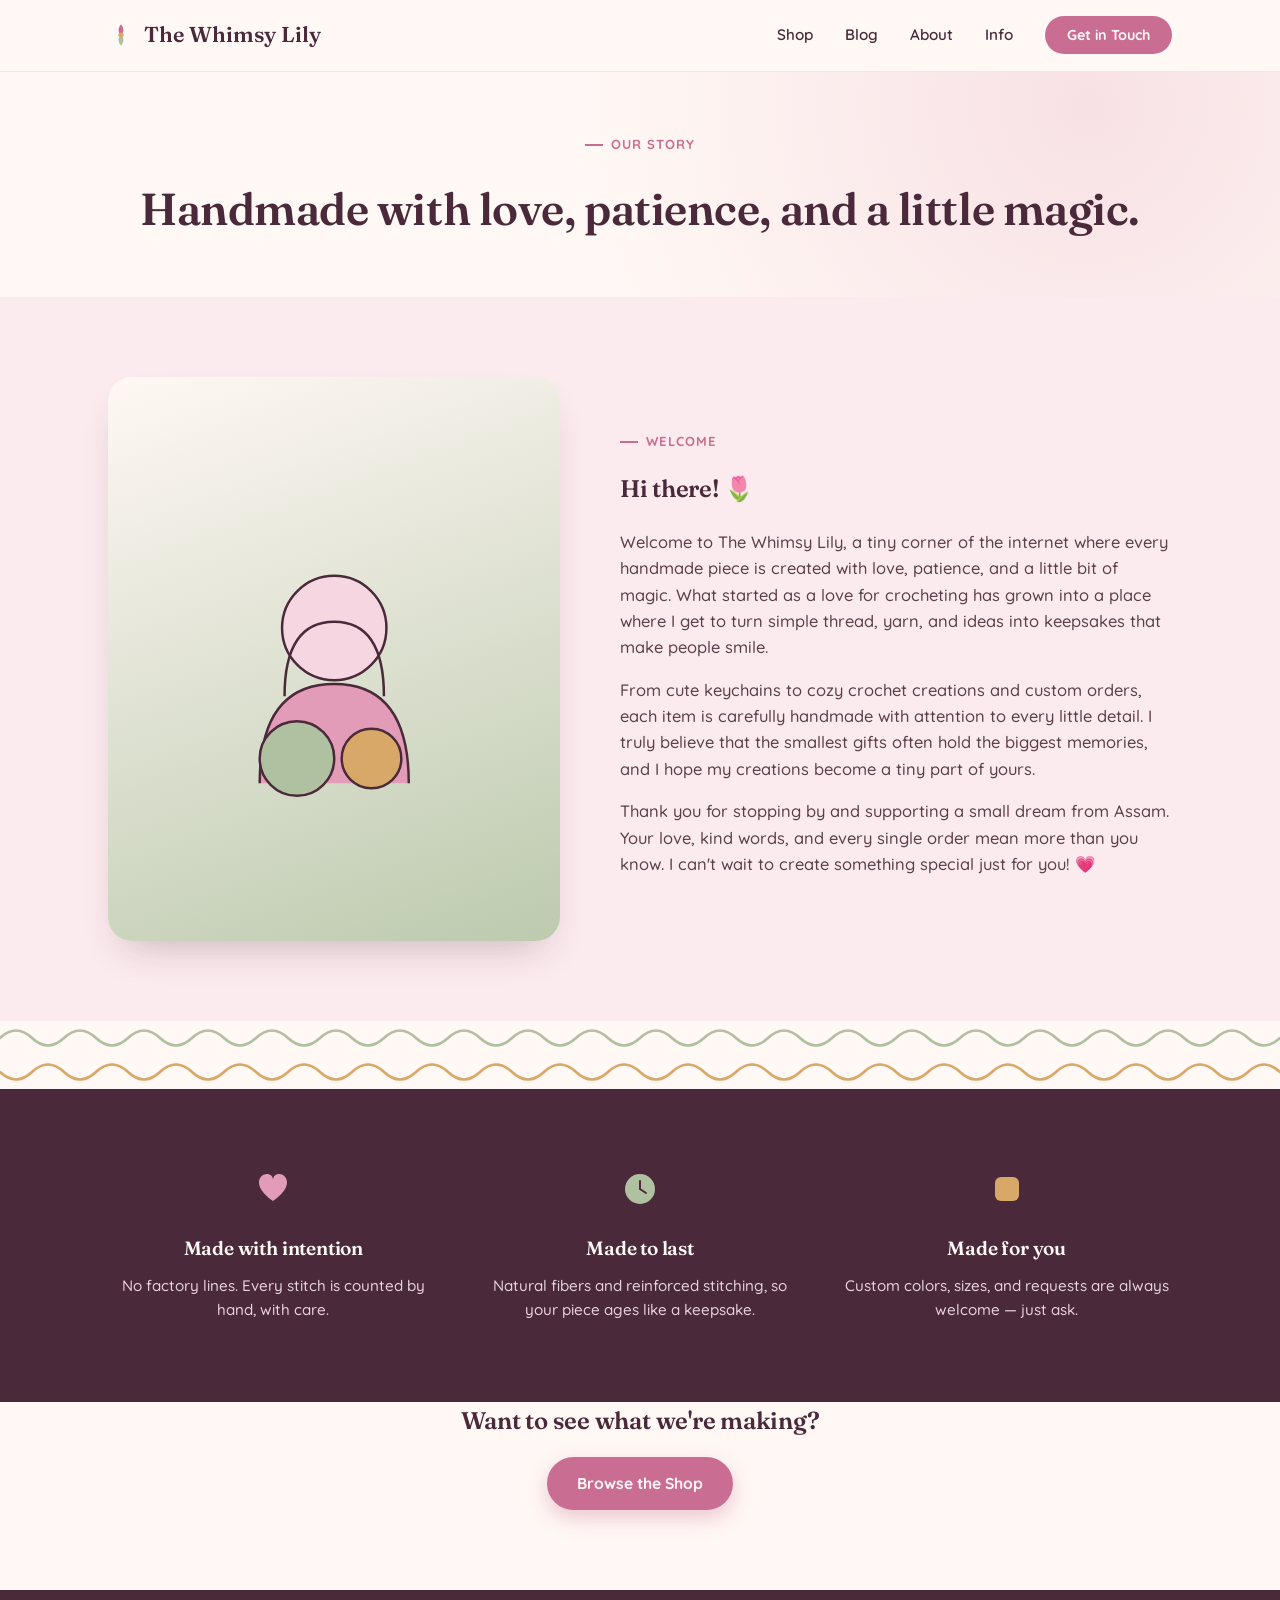
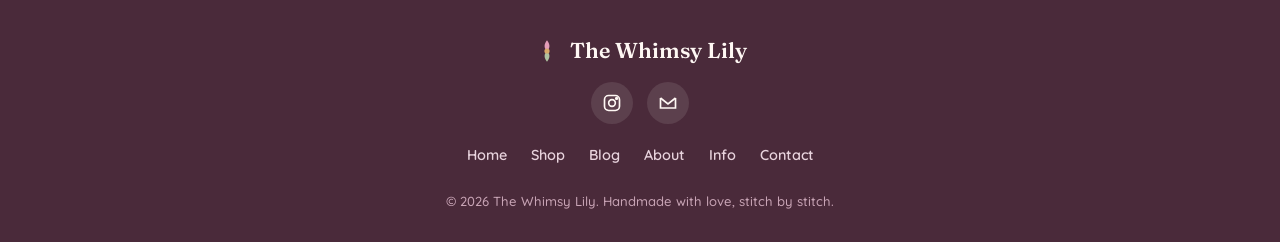
==== about.html @ b9881a89 "Add files via upload" ====
<!DOCTYPE html>
<html lang="en">
<head>
<meta charset="UTF-8">
<meta name="viewport" content="width=device-width, initial-scale=1.0">
<title>About Us — The Whimsy Lily</title>
<meta name="description" content="Meet the mother-daughter duo behind The Whimsy Lily crochet studio.">
<link rel="preconnect" href="https://fonts.googleapis.com">
<link rel="preconnect" href="https://fonts.gstatic.com" crossorigin>
<link href="https://fonts.googleapis.com/css2?family=Fraunces:opsz,wght@9..144,400;9..144,500;9..144,600;9..144,700&family=Quicksand:wght@400;500;600;700&display=swap" rel="stylesheet">
<link rel="stylesheet" href="styles.css">
</head>
<body>

<header>
  <div class="nav">
    <a href="index.html" class="logo">
      <svg class="mark" viewBox="0 0 24 24" fill="none"><path d="M12 2C9 6 9 9 12 12C15 9 15 6 12 2Z" fill="#C96E92"/><path d="M12 12C9 15 9 18 12 22C15 18 15 15 12 12Z" fill="#AFC1A0"/><circle cx="12" cy="12" r="2.4" fill="#D8A868"/></svg>
      The Whimsy Lily
    </a>
    <nav>
      <button class="menu-toggle" id="menuToggle" aria-label="Toggle menu" aria-expanded="false">☰</button>
      <ul id="navLinks">
        <li><a href="shop.html">Shop</a></li>
        <li><a href="blog.html">Blog</a></li>
        <li><a href="about.html">About</a></li>
        <li><a href="info.html">Info</a></li>
        <li><a href="contact.html" class="nav-cta">Get in Touch</a></li>
      </ul>
    </nav>
  </div>
</header>

<section class="page-hero">
  <div class="wrap">
    <span class="eyebrow" style="justify-content:center; display:inline-flex;">Our Story</span>
    <h1>Handmade with love, patience, and a little magic.</h1>
  </div>
</section>

<section class="story">
  <div class="wrap about-hero">
    <div class="photo">
      <svg viewBox="0 0 200 240" fill="none">
        <path d="M40 220 Q40 140 100 140 Q160 140 160 220" fill="#E39CB8" stroke="#4A2A3A" stroke-width="2"/>
        <circle cx="100" cy="95" r="42" fill="#F6D7E1" stroke="#4A2A3A" stroke-width="2"/>
        <path d="M60 150 Q60 90 100 90 Q140 90 140 150" fill="none" stroke="#4A2A3A" stroke-width="2"/>
        <circle cx="70" cy="200" r="30" fill="#AFC1A0" stroke="#4A2A3A" stroke-width="2"/>
        <circle cx="130" cy="200" r="24" fill="#D8A868" stroke="#4A2A3A" stroke-width="2"/>
      </svg>
    </div>
    <div class="story-text">
      <span class="eyebrow">Welcome</span>
      <h2>Hi there! 🌷</h2>
      <p>Welcome to The Whimsy Lily, a tiny corner of the internet where every handmade piece is created with love, patience, and a little bit of magic. What started as a love for crocheting has grown into a place where I get to turn simple thread, yarn, and ideas into keepsakes that make people smile.</p>
      <p>From cute keychains to cozy crochet creations and custom orders, each item is carefully handmade with attention to every little detail. I truly believe that the smallest gifts often hold the biggest memories, and I hope my creations become a tiny part of yours.</p>
      <p>Thank you for stopping by and supporting a small dream from Assam. Your love, kind words, and every single order mean more than you know. I can't wait to create something special just for you! 💗</p>
    </div>
  </div>
</section>

<div class="stitch-divider">
  <svg viewBox="0 0 1200 34" preserveAspectRatio="none">
    <path d="M0 17 Q 15 2, 30 17 T 60 17 T 90 17 T 120 17 T 150 17 T 180 17 T 210 17 T 240 17 T 270 17 T 300 17 T 330 17 T 360 17 T 390 17 T 420 17 T 450 17 T 480 17 T 510 17 T 540 17 T 570 17 T 600 17 T 630 17 T 660 17 T 690 17 T 720 17 T 750 17 T 780 17 T 810 17 T 840 17 T 870 17 T 900 17 T 930 17 T 960 17 T 990 17 T 1020 17 T 1050 17 T 1080 17 T 1110 17 T 1140 17 T 1170 17 T 1200 17" stroke="#AFC1A0" stroke-width="2.5" fill="none" stroke-linecap="round"/>
  </svg>
</div>

<div class="stitch-divider">
  <svg viewBox="0 0 1200 34" preserveAspectRatio="none">
    <path d="M0 17 Q 15 32, 30 17 T 60 17 T 90 17 T 120 17 T 150 17 T 180 17 T 210 17 T 240 17 T 270 17 T 300 17 T 330 17 T 360 17 T 390 17 T 420 17 T 450 17 T 480 17 T 510 17 T 540 17 T 570 17 T 600 17 T 630 17 T 660 17 T 690 17 T 720 17 T 750 17 T 780 17 T 810 17 T 840 17 T 870 17 T 900 17 T 930 17 T 960 17 T 990 17 T 1020 17 T 1050 17 T 1080 17 T 1110 17 T 1140 17 T 1170 17 T 1200 17" stroke="#D8A868" stroke-width="2.5" fill="none" stroke-linecap="round"/>
  </svg>
</div>

<section class="values">
  <div class="wrap">
    <div>
      <svg class="icon" viewBox="0 0 40 40" fill="none"><path d="M20 32C20 32 6 23 6 13.5C6 8 10 5 14 5C17 5 20 7 20 11C20 7 23 5 26 5C30 5 34 8 34 13.5C34 23 20 32 20 32Z" fill="#E39CB8"/></svg>
      <h3>Made with intention</h3>
      <p>No factory lines. Every stitch is counted by hand, with care.</p>
    </div>
    <div>
      <svg class="icon" viewBox="0 0 40 40" fill="none"><circle cx="20" cy="20" r="15" fill="#AFC1A0"/><path d="M20 12v8l6 4" stroke="#4A2A3A" stroke-width="2" stroke-linecap="round"/></svg>
      <h3>Made to last</h3>
      <p>Natural fibers and reinforced stitching, so your piece ages like a keepsake.</p>
    </div>
    <div>
      <svg class="icon" viewBox="0 0 40 40" fill="none"><rect x="8" y="8" width="24" height="24" rx="6" fill="#D8A868"/></svg>
      <h3>Made for you</h3>
      <p>Custom colors, sizes, and requests are always welcome — just ask.</p>
    </div>
  </div>
</section>

<section class="contact" style="background:var(--cream); padding-top:0;">
  <div class="wrap" style="text-align:center; display:block;">
    <h2 style="margin-bottom:16px;">Want to see what we're making?</h2>
    <a href="shop.html" class="btn btn-primary">Browse the Shop</a>
  </div>
</section>

<footer>
  <a href="index.html" class="logo">
    <svg class="mark" viewBox="0 0 24 24" fill="none"><path d="M12 2C9 6 9 9 12 12C15 9 15 6 12 2Z" fill="#E39CB8"/><path d="M12 12C9 15 9 18 12 22C15 18 15 15 12 12Z" fill="#AFC1A0"/><circle cx="12" cy="12" r="2.4" fill="#D8A868"/></svg>
    The Whimsy Lily
  </a>
  <div class="social-row">
    <a href="https://www.instagram.com/thewhimsylily.store?igsh=aHZtcDF5eWR3cjFm" target="_blank" rel="noopener" aria-label="Instagram"><svg viewBox="0 0 24 24" fill="none" stroke="currentColor" stroke-width="2"><rect x="3" y="3" width="18" height="18" rx="5"/><circle cx="12" cy="12" r="4"/><circle cx="17.5" cy="6.5" r="1"/></svg></a>
    <a href="mailto:hello@thewhimsylily.com" aria-label="Email"><svg viewBox="0 0 24 24" fill="none" stroke="currentColor" stroke-width="2"><path d="M3 6l9 7 9-7"/><path d="M21 6v12H3V6"/></svg></a>
  </div>
  <div class="foot-links">
    <a href="index.html">Home</a>
    <a href="shop.html">Shop</a>
    <a href="blog.html">Blog</a>
    <a href="about.html">About</a>
    <a href="info.html">Info</a>
    <a href="contact.html">Contact</a>
  </div>
  <p class="copyright">© 2026 The Whimsy Lily. Handmade with love, stitch by stitch.</p>
</footer>

<script src="script.js"></script>
</body>
</html>
---- styles.css ----
:root{
    --cream:#FFF8F4;
    --blush:#FBEAEE;
    --rose:#E39CB8;
    --rose-deep:#C96E92;
    --plum:#4A2A3A;
    --sage:#AFC1A0;
    --gold:#D8A868;
    --ink:#3D2430;
  }

  *{box-sizing:border-box;margin:0;padding:0;}

  html{scroll-behavior:smooth;}

  body{
    background:var(--cream);
    color:var(--ink);
    font-family:'Quicksand', sans-serif;
    font-weight:500;
    line-height:1.6;
    overflow-x:hidden;
  }

  h1,h2,h3,.display{
    font-family:'Fraunces', serif;
    font-weight:600;
    color:var(--plum);
    letter-spacing:-0.01em;
  }

  a{color:inherit;text-decoration:none;}

  img{max-width:100%;display:block;}

  .wrap{max-width:1120px;margin:0 auto;padding:0 28px;}

  @media (prefers-reduced-motion: reduce){
    *{animation-duration:0.001ms !important; animation-iteration-count:1 !important; transition-duration:0.001ms !important; scroll-behavior:auto !important;}
  }

  /* ---------- Stitch divider (signature element) ---------- */
  .stitch-divider{
    width:100%;
    height:34px;
    display:block;
  }
  .stitch-divider svg{width:100%;height:100%;display:block;}

  /* ---------- Header ---------- */
  header{
    position:sticky; top:0; z-index:50;
    background:rgba(255,248,244,0.9);
    backdrop-filter:blur(6px);
    border-bottom:1px solid rgba(74,42,58,0.08);
  }
  .nav{
    display:flex; align-items:center; justify-content:space-between;
    padding:18px 28px;
    max-width:1120px; margin:0 auto;
  }
  .logo{
    font-family:'Fraunces', serif;
    font-size:1.35rem;
    font-weight:600;
    color:var(--plum);
    display:flex; align-items:center; gap:10px;
  }
  .logo .mark{
    width:26px;height:26px;
    display:inline-block;
  }
  nav ul{list-style:none;display:flex;gap:32px;}
  nav ul a{
    font-size:0.95rem;
    font-weight:600;
    color:var(--plum);
    position:relative;
    padding-bottom:4px;
  }
  nav ul a::after{
    content:"";
    position:absolute; left:0; bottom:0;
    width:0; height:2px;
    background:var(--rose-deep);
    transition:width .25s ease;
  }
  nav ul a:hover::after{width:100%;}
  .nav-cta{
    background:var(--rose-deep);
    color:var(--cream) !important;
    padding:10px 22px;
    border-radius:100px;
    font-weight:700;
    font-size:0.9rem;
  }
  .nav-cta:hover{background:var(--plum);}
  .menu-toggle{display:none;background:none;border:none;font-size:1.6rem;color:var(--plum);cursor:pointer;}

  @media (max-width:760px){
    nav ul{
      position:absolute; top:100%; left:0; right:0;
      flex-direction:column; background:var(--cream);
      padding:20px 28px; gap:18px;
      border-bottom:1px solid rgba(74,42,58,0.08);
      display:none;
    }
    nav ul.open{display:flex;}
    .menu-toggle{display:block;}
  }

  /* ---------- Hero ---------- */
  .hero{
    position:relative;
    padding:88px 0 60px;
    background:
      radial-gradient(circle at 85% 15%, rgba(227,156,184,0.28), transparent 45%),
      radial-gradient(circle at 8% 85%, rgba(175,193,160,0.25), transparent 40%);
  }
  .hero .wrap{
    display:grid;
    grid-template-columns:1.1fr 0.9fr;
    gap:56px;
    align-items:center;
  }
  .eyebrow{
    display:inline-flex; align-items:center; gap:8px;
    font-size:0.82rem; font-weight:700; letter-spacing:0.08em; text-transform:uppercase;
    color:var(--rose-deep);
    margin-bottom:18px;
  }
  .eyebrow::before{
    content:"";
    width:18px; height:2px;
    background:var(--rose-deep);
    display:inline-block;
  }
  .hero h1{
    font-size:clamp(2.4rem, 5vw, 3.6rem);
    line-height:1.08;
    margin-bottom:22px;
  }
  .hero h1 em{
    font-style:italic;
    color:var(--rose-deep);
  }
  .hero p.lead{
    font-size:1.12rem;
    color:#5b3f4c;
    max-width:46ch;
    margin-bottom:32px;
  }
  .btn-row{display:flex; gap:16px; flex-wrap:wrap;}
  .btn{
    display:inline-block;
    padding:14px 30px;
    border-radius:100px;
    font-weight:700;
    font-size:0.98rem;
    transition:transform .2s ease, box-shadow .2s ease, background .2s ease;
  }
  .btn-primary{
    background:var(--rose-deep);
    color:var(--cream);
    box-shadow:0 8px 20px rgba(201,110,146,0.35);
  }
  .btn-primary:hover{transform:translateY(-2px); box-shadow:0 12px 26px rgba(201,110,146,0.45);}
  .btn-ghost{
    background:transparent;
    color:var(--plum);
    border:2px solid var(--plum);
  }
  .btn-ghost:hover{background:var(--plum); color:var(--cream);}

  .hero-art{
    position:relative;
    aspect-ratio:1/1;
    border-radius:50% 50% 48% 52% / 55% 48% 52% 45%;
    background:linear-gradient(155deg, var(--blush), var(--rose) 70%);
    display:flex; align-items:center; justify-content:center;
    box-shadow:0 30px 60px -20px rgba(74,42,58,0.35);
  }
  .hero-art .flower{width:62%;height:62%;}
  .hero-art .ring{
    position:absolute; inset:-14px;
    border:2px dashed rgba(74,42,58,0.25);
    border-radius:50% 50% 48% 52% / 55% 48% 52% 45%;
    animation:spin 40s linear infinite;
  }
  @keyframes spin{to{transform:rotate(360deg);}}

  @media (max-width:900px){
    .hero .wrap{grid-template-columns:1fr; text-align:center;}
    .hero p.lead{margin-left:auto;margin-right:auto;}
    .btn-row{justify-content:center;}
    .eyebrow{justify-content:center;}
    .hero-art{max-width:340px; margin:0 auto;}
  }

  /* ---------- Section basics ---------- */
  section{padding:80px 0;}
  .section-head{max-width:640px; margin-bottom:48px;}
  .section-head .eyebrow{margin-bottom:12px;}
  .section-head h2{font-size:clamp(1.8rem,3.4vw,2.5rem);}
  .section-head p{color:#5b3f4c; margin-top:14px; font-size:1.05rem;}

  /* ---------- Story ---------- */
  .story{background:var(--blush);}
  .story .wrap{
    display:grid; grid-template-columns:0.9fr 1.1fr; gap:60px; align-items:center;
  }
  .story-photo{
    background:linear-gradient(160deg, var(--cream), var(--sage) 120%);
    border-radius:24px;
    aspect-ratio:4/5;
    display:flex; align-items:center; justify-content:center;
    box-shadow:0 20px 40px -18px rgba(74,42,58,0.3);
  }
  .story-photo svg{width:55%;}
  .story-text h2{margin-bottom:20px;}
  .story-text p{color:#5b3f4c; margin-bottom:16px; font-size:1.03rem;}
  .story-text .signature{
    font-family:'Fraunces', serif;
    font-style:italic;
    font-size:1.3rem;
    color:var(--rose-deep);
    margin-top:20px;
  }
  @media (max-width:860px){
    .story .wrap{grid-template-columns:1fr;}
  }

  /* ---------- Shop / Services ---------- */
  .shop-grid{
    display:grid;
    grid-template-columns:repeat(3, 1fr);
    gap:28px;
  }
  .shop-card{
    background:var(--cream);
    border:1px solid rgba(74,42,58,0.1);
    border-radius:20px;
    overflow:hidden;
    transition:transform .25s ease, box-shadow .25s ease;
  }
  .shop-card:hover{transform:translateY(-6px); box-shadow:0 20px 34px -18px rgba(74,42,58,0.35);}
  .shop-card .thumb{
    aspect-ratio:1/1;
    display:flex; align-items:center; justify-content:center;
  }
  .thumb.t1{background:linear-gradient(160deg,#F6D7E1,#E39CB8);}
  .thumb.t2{background:linear-gradient(160deg,#E4EBDB,#AFC1A0);}
  .thumb.t3{background:linear-gradient(160deg,#F2E4D0,#D8A868);}
  .thumb svg{width:48%;}
  .shop-card .info{padding:22px 22px 26px;}
  .shop-card h3{font-size:1.15rem; margin-bottom:8px;}
  .shop-card p{font-size:0.95rem; color:#5b3f4c; margin-bottom:14px;}
  .shop-card .price{font-weight:700; color:var(--rose-deep); font-family:'Fraunces', serif; font-size:1.1rem;}

  @media (max-width:860px){
    .shop-grid{grid-template-columns:1fr 1fr;}
  }
  @media (max-width:560px){
    .shop-grid{grid-template-columns:1fr;}
  }

  /* ---------- Buy button ---------- */
  .buy-btn{
    display:inline-block;
    width:100%;
    text-align:center;
    padding:11px 18px;
    border-radius:100px;
    background:var(--rose-deep);
    color:var(--cream);
    font-weight:700;
    font-size:0.92rem;
    border:none;
    cursor:pointer;
    margin-top:12px;
    transition:background .2s ease, transform .2s ease;
  }
  .buy-btn:hover{background:var(--plum); transform:translateY(-2px);}
  .price-row{display:flex; align-items:center; justify-content:space-between;}

  /* ---------- Testimonials ---------- */
  .testimonials{background:var(--cream);}
  .testi-grid{
    display:grid; grid-template-columns:repeat(3,1fr); gap:26px;
  }
  .testi-card{
    background:var(--blush);
    border-radius:20px;
    padding:28px;
    position:relative;
  }
  .testi-card .stars{color:var(--gold); font-size:1rem; margin-bottom:14px; letter-spacing:2px;}
  .testi-card p{font-size:0.98rem; color:#5b3f4c; margin-bottom:18px; font-style:italic;}
  .testi-who{display:flex; align-items:center; gap:12px;}
  .testi-avatar{
    width:38px; height:38px; border-radius:50%;
    background:linear-gradient(160deg,var(--rose),var(--sage));
    flex-shrink:0;
  }
  .testi-who strong{font-family:'Fraunces', serif; font-size:0.95rem; color:var(--plum); display:block;}
  .testi-who span{font-size:0.82rem; color:#7c5a68;}
  @media (max-width:860px){
    .testi-grid{grid-template-columns:1fr;}
  }

  /* ---------- Instagram ---------- */
  .instagram{background:var(--sage); background:linear-gradient(160deg, #E8EFE1, #FBEAEE);}
  .insta-head{display:flex; align-items:center; justify-content:space-between; flex-wrap:wrap; gap:16px; margin-bottom:32px;}
  .insta-head .section-head{margin-bottom:0;}
  .insta-follow{
    display:inline-flex; align-items:center; gap:8px;
    font-weight:700; color:var(--rose-deep);
    padding:10px 22px; border:2px solid var(--rose-deep); border-radius:100px;
    font-size:0.92rem;
  }
  .insta-follow:hover{background:var(--rose-deep); color:var(--cream);}
  .insta-grid{
    display:grid; grid-template-columns:repeat(6,1fr); gap:14px;
  }
  .insta-tile{
    aspect-ratio:1/1; border-radius:14px; overflow:hidden;
    display:flex; align-items:center; justify-content:center;
    transition:transform .25s ease;
  }
  .insta-tile:hover{transform:scale(1.04);}
  .insta-tile svg{width:36%;}
  .it1{background:linear-gradient(160deg,#F6D7E1,#E39CB8);}
  .it2{background:linear-gradient(160deg,#E4EBDB,#AFC1A0);}
  .it3{background:linear-gradient(160deg,#F2E4D0,#D8A868);}
  .it4{background:linear-gradient(160deg,#E39CB8,#C96E92);}
  .it5{background:linear-gradient(160deg,#AFC1A0,#8FAE7C);}
  .it6{background:linear-gradient(160deg,#D8A868,#c0904f);}
  @media (max-width:760px){
    .insta-grid{grid-template-columns:repeat(3,1fr);}
  }

  /* ---------- FAQ ---------- */
  .faq{background:var(--blush);}
  .faq-list{max-width:760px;}
  .faq-item{
    border-bottom:1px solid rgba(74,42,58,0.15);
  }
  .faq-q{
    width:100%;
    display:flex; align-items:center; justify-content:space-between;
    gap:20px;
    background:none; border:none; cursor:pointer;
    padding:22px 4px;
    text-align:left;
    font-family:'Fraunces', serif;
    font-size:1.08rem;
    font-weight:600;
    color:var(--plum);
  }
  .faq-q .plus{
    flex-shrink:0;
    width:26px; height:26px;
    border-radius:50%;
    background:var(--rose-deep);
    color:var(--cream);
    display:flex; align-items:center; justify-content:center;
    font-size:1.1rem;
    transition:transform .25s ease;
  }
  .faq-item.open .faq-q .plus{transform:rotate(45deg);}
  .faq-a{
    max-height:0;
    overflow:hidden;
    transition:max-height .3s ease;
  }
  .faq-a p{padding:0 4px 22px; color:#5b3f4c; font-size:0.98rem; max-width:60ch;}

  /* ---------- Values strip ---------- */
  .values{background:var(--plum); color:var(--cream);}
  .values .wrap{
    display:grid; grid-template-columns:repeat(3,1fr); gap:36px; text-align:center;
  }
  .values h3{color:var(--cream); font-size:1.2rem; margin-bottom:10px;}
  .values p{color:#e8d3dd; font-size:0.95rem;}
  .values .icon{width:40px;height:40px;margin:0 auto 16px;}
  @media (max-width:760px){
    .values .wrap{grid-template-columns:1fr; gap:40px;}
  }

  /* ---------- Contact ---------- */
  .contact{
    background:var(--blush);
  }
  .contact .wrap{
    display:grid; grid-template-columns:1fr 1fr; gap:56px; align-items:start;
  }
  .contact h2{margin-bottom:16px;}
  .contact p.lead{color:#5b3f4c; margin-bottom:28px; max-width:44ch;}
  .contact-list{list-style:none; display:flex; flex-direction:column; gap:14px;}
  .contact-list li{display:flex; gap:12px; align-items:flex-start; font-size:0.98rem;}
  .contact-list svg{width:20px;height:20px; flex-shrink:0; margin-top:2px; color:var(--rose-deep);}

  form{
    background:var(--cream);
    border-radius:20px;
    padding:32px;
    box-shadow:0 20px 40px -20px rgba(74,42,58,0.25);
  }
  .field{margin-bottom:18px;}
  .field label{display:block; font-size:0.88rem; font-weight:700; margin-bottom:6px; color:var(--plum);}
  .field input, .field textarea{
    width:100%;
    padding:12px 14px;
    border-radius:12px;
    border:1.5px solid rgba(74,42,58,0.18);
    background:var(--blush);
    font-family:'Quicksand', sans-serif;
    font-size:0.98rem;
    color:var(--ink);
    resize:vertical;
  }
  .field input:focus, .field textarea:focus{
    outline:3px solid var(--sage);
    outline-offset:1px;
    border-color:var(--rose-deep);
  }
  .field textarea{min-height:110px;}
  .submit-btn{
    width:100%;
    border:none;
    cursor:pointer;
    font-family:'Quicksand', sans-serif;
  }
  .form-note{font-size:0.85rem; color:#7c5a68; margin-top:12px; text-align:center;}

  @media (max-width:860px){
    .contact .wrap{grid-template-columns:1fr;}
  }

  /* ---------- Footer ---------- */
  footer{
    background:var(--plum);
    color:#e8d3dd;
    padding:44px 0 30px;
    text-align:center;
  }
  footer .logo{color:var(--cream); justify-content:center; margin-bottom:14px;}
  footer .foot-links{
    display:flex; gap:24px; justify-content:center; margin-bottom:24px; flex-wrap:wrap;
  }
  footer .foot-links a{font-size:0.9rem; font-weight:600;}
  footer .foot-links a:hover{color:var(--rose);}
  footer .copyright{font-size:0.82rem; color:#c9a5b6;}

  /* focus visibility */
  a:focus-visible, button:focus-visible{
    outline:3px solid var(--sage);
    outline-offset:2px;
  }

/* ---------- Page hero (interior pages) ---------- */
.page-hero{
  padding:56px 0 40px;
  background:radial-gradient(circle at 85% 15%, rgba(227,156,184,0.25), transparent 45%);
  text-align:center;
}
.page-hero h1{font-size:clamp(2rem,4.5vw,2.8rem); margin-bottom:12px;}
.page-hero p{color:#5b3f4c; max-width:56ch; margin:0 auto; font-size:1.05rem;}

/* ---------- Badges ---------- */
.badge{
  display:inline-block;
  font-size:0.72rem;
  font-weight:700;
  letter-spacing:0.03em;
  padding:5px 12px;
  border-radius:100px;
  text-transform:uppercase;
}
.badge-new{background:var(--sage); color:var(--plum);}
.badge-soon{background:var(--gold); color:var(--plum);}
.card-badges{position:absolute; top:12px; left:12px; display:flex; gap:6px; z-index:2;}

/* ---------- Shop toolbar: search + categories ---------- */
.shop-toolbar{
  display:flex; flex-wrap:wrap; gap:16px; align-items:center; justify-content:space-between;
  margin-bottom:36px;
}
.search-box{
  position:relative;
  flex:1 1 240px;
  max-width:360px;
}
.search-box input{
  width:100%;
  padding:12px 16px 12px 42px;
  border-radius:100px;
  border:1.5px solid rgba(74,42,58,0.18);
  background:var(--cream);
  font-family:'Quicksand', sans-serif;
  font-size:0.95rem;
  color:var(--ink);
}
.search-box input:focus{outline:3px solid var(--sage); outline-offset:1px; border-color:var(--rose-deep);}
.search-box svg{
  position:absolute; left:15px; top:50%; transform:translateY(-50%);
  width:18px; height:18px; color:#9a7080; pointer-events:none;
}
.category-pills{display:flex; flex-wrap:wrap; gap:10px;}
.pill{
  padding:9px 20px;
  border-radius:100px;
  border:1.5px solid rgba(74,42,58,0.18);
  background:var(--cream);
  font-size:0.88rem;
  font-weight:700;
  color:var(--plum);
  cursor:pointer;
  transition:background .2s ease, color .2s ease, border-color .2s ease;
}
.pill:hover{border-color:var(--rose-deep);}
.pill.active{background:var(--rose-deep); border-color:var(--rose-deep); color:var(--cream);}
.no-results{
  text-align:center; padding:60px 20px; color:#7c5a68; font-size:1.02rem; display:none;
}
.no-results.show{display:block;}

/* ---------- Product card extras: gallery dots, rating, position relative ---------- */
.shop-card{position:relative;}
.shop-card .thumb{position:relative;}
.gallery-dots{
  position:absolute; bottom:10px; left:50%; transform:translateX(-50%);
  display:flex; gap:6px;
}
.gallery-dots button{
  width:7px; height:7px; border-radius:50%;
  background:rgba(255,255,255,0.6);
  border:none; padding:0; cursor:pointer;
}
.gallery-dots button.active{background:#fff;}
.card-rating{display:flex; align-items:center; gap:6px; margin-bottom:8px;}
.card-rating .stars{color:var(--gold); font-size:0.85rem; letter-spacing:1px;}
.card-rating span{font-size:0.8rem; color:#7c5a68;}
.shop-card.coming-soon .thumb{opacity:0.7;}
.shop-card.coming-soon .buy-btn{
  background:rgba(74,42,58,0.15);
  color:var(--plum);
  cursor:not-allowed;
}
.shop-card.coming-soon .buy-btn:hover{background:rgba(74,42,58,0.15); transform:none;}

/* ---------- Blog ---------- */
.blog-grid{display:grid; grid-template-columns:repeat(3,1fr); gap:28px;}
.blog-card{
  background:var(--cream);
  border:1px solid rgba(74,42,58,0.1);
  border-radius:20px;
  overflow:hidden;
  transition:transform .25s ease, box-shadow .25s ease;
}
.blog-card:hover{transform:translateY(-6px); box-shadow:0 20px 34px -18px rgba(74,42,58,0.35);}
.blog-card .thumb{aspect-ratio:16/10; display:flex; align-items:center; justify-content:center;}
.blog-card .info{padding:22px;}
.blog-date{font-size:0.78rem; font-weight:700; color:var(--rose-deep); text-transform:uppercase; letter-spacing:0.04em; margin-bottom:8px; display:block;}
.blog-card h3{font-size:1.15rem; margin-bottom:10px; line-height:1.3;}
.blog-card p{font-size:0.92rem; color:#5b3f4c; margin-bottom:14px;}
.read-more{font-weight:700; color:var(--rose-deep); font-size:0.9rem;}
.read-more:hover{color:var(--plum);}
@media (max-width:860px){.blog-grid{grid-template-columns:1fr 1fr;}}
@media (max-width:560px){.blog-grid{grid-template-columns:1fr;}}

.blog-post{max-width:720px; margin:0 auto;}
.blog-post .post-hero{aspect-ratio:16/9; border-radius:20px; display:flex; align-items:center; justify-content:center; margin-bottom:32px;}
.blog-post h1{font-size:clamp(1.8rem,4vw,2.4rem); margin-bottom:10px;}
.blog-post p{color:#4a3040; font-size:1.02rem; margin-bottom:18px;}
.blog-post h2{font-size:1.35rem; margin:32px 0 12px;}
.back-link{display:inline-flex; align-items:center; gap:6px; color:var(--rose-deep); font-weight:700; font-size:0.92rem; margin-bottom:24px;}

/* ---------- About page ---------- */
.about-hero{display:grid; grid-template-columns:1fr 1fr; gap:56px; align-items:center;}
.about-hero .photo{
  aspect-ratio:4/5; border-radius:24px;
  background:linear-gradient(160deg, var(--cream), var(--sage) 120%);
  display:flex; align-items:center; justify-content:center;
  box-shadow:0 20px 40px -18px rgba(74,42,58,0.3);
}
.about-hero .photo svg{width:55%;}
.timeline{max-width:720px; margin:0 auto;}
.timeline-item{display:grid; grid-template-columns:100px 1fr; gap:20px; padding:22px 0; border-bottom:1px solid rgba(74,42,58,0.12);}
.timeline-item .year{font-family:'Fraunces', serif; font-weight:600; color:var(--rose-deep); font-size:1.05rem;}
.timeline-item p{color:#5b3f4c; font-size:0.98rem;}
@media (max-width:760px){
  .about-hero{grid-template-columns:1fr;}
  .about-hero .photo{max-width:320px; margin:0 auto;}
  .timeline-item{grid-template-columns:70px 1fr;}
}

/* ---------- Info page (FAQ / shipping / care) ---------- */
.info-tabs{display:flex; gap:12px; margin-bottom:40px; flex-wrap:wrap;}
.info-tab{
  padding:10px 22px; border-radius:100px; border:1.5px solid rgba(74,42,58,0.18);
  background:var(--cream); font-weight:700; font-size:0.9rem; color:var(--plum); cursor:pointer;
}
.info-tab.active{background:var(--rose-deep); border-color:var(--rose-deep); color:var(--cream);}
.info-panel{display:none;}
.info-panel.active{display:block;}
.care-grid{display:grid; grid-template-columns:repeat(2,1fr); gap:20px;}
.care-card{background:var(--blush); border-radius:16px; padding:22px;}
.care-card h3{font-size:1rem; margin-bottom:8px; display:flex; align-items:center; gap:10px;}
.care-card p{font-size:0.92rem; color:#5b3f4c;}
@media (max-width:700px){.care-grid{grid-template-columns:1fr;}}

/* ---------- Review submission form ---------- */
.review-form-note{
  background:var(--blush); border-radius:16px; padding:18px 22px; margin-bottom:22px; font-size:0.9rem; color:#5b3f4c;
}
.star-select{display:flex; gap:6px; margin-bottom:4px;}
.star-select button{
  background:none; border:none; font-size:1.6rem; color:#d8c4cc; cursor:pointer; padding:0; line-height:1;
}
.star-select button.selected, .star-select button:hover, .star-select button.hovered{color:var(--gold);}

/* ---------- Social links ---------- */
.social-row{display:flex; gap:14px; margin-top:8px;}
.social-row a{
  width:42px; height:42px; border-radius:50%;
  background:var(--blush); display:flex; align-items:center; justify-content:center;
  color:var(--rose-deep); transition:background .2s ease, color .2s ease;
}
.social-row a:hover{background:var(--rose-deep); color:var(--cream);}
.social-row svg{width:20px; height:20px;}
footer .social-row a{background:rgba(255,248,244,0.1); color:var(--cream);}
footer .social-row a:hover{background:var(--rose); color:var(--plum);}
footer .social-row{justify-content:center; margin:0 0 20px;}

/* ---------- Product image gallery (multiple photos per card) ---------- */
.thumb .gallery-img{position:absolute; inset:0; display:none; align-items:center; justify-content:center;}
.thumb .gallery-img.active{display:flex;}
.thumb .gallery-img svg{width:48%;}

/* ---------- Real product photos in gallery ---------- */
.thumb .gallery-img img{
  width:100%; height:100%; object-fit:cover; border-radius:0;
}
.thumb{background:var(--blush);}

/* ---------- Launch banner ---------- */
.launch-banner{
  background:linear-gradient(120deg, var(--plum), #6b3a4f 60%, var(--rose-deep));
  color:var(--cream);
  padding:26px 0;
}
.launch-banner .wrap{
  display:flex; align-items:center; justify-content:center; gap:24px; flex-wrap:wrap; text-align:center;
}
.launch-banner .tag{
  font-size:0.75rem; font-weight:700; letter-spacing:0.08em; text-transform:uppercase;
  background:rgba(255,255,255,0.15); padding:5px 14px; border-radius:100px;
}
.launch-banner h3{color:var(--cream); font-size:1.15rem; margin:0;}
.launch-banner p{color:#f0d9e2; font-size:0.92rem; margin:0;}
.launch-banner .btn-primary{background:var(--cream); color:var(--plum);}
.launch-banner .btn-primary:hover{background:var(--rose);}
@media (max-width:700px){
  .launch-banner .wrap{flex-direction:column; gap:12px;}
}
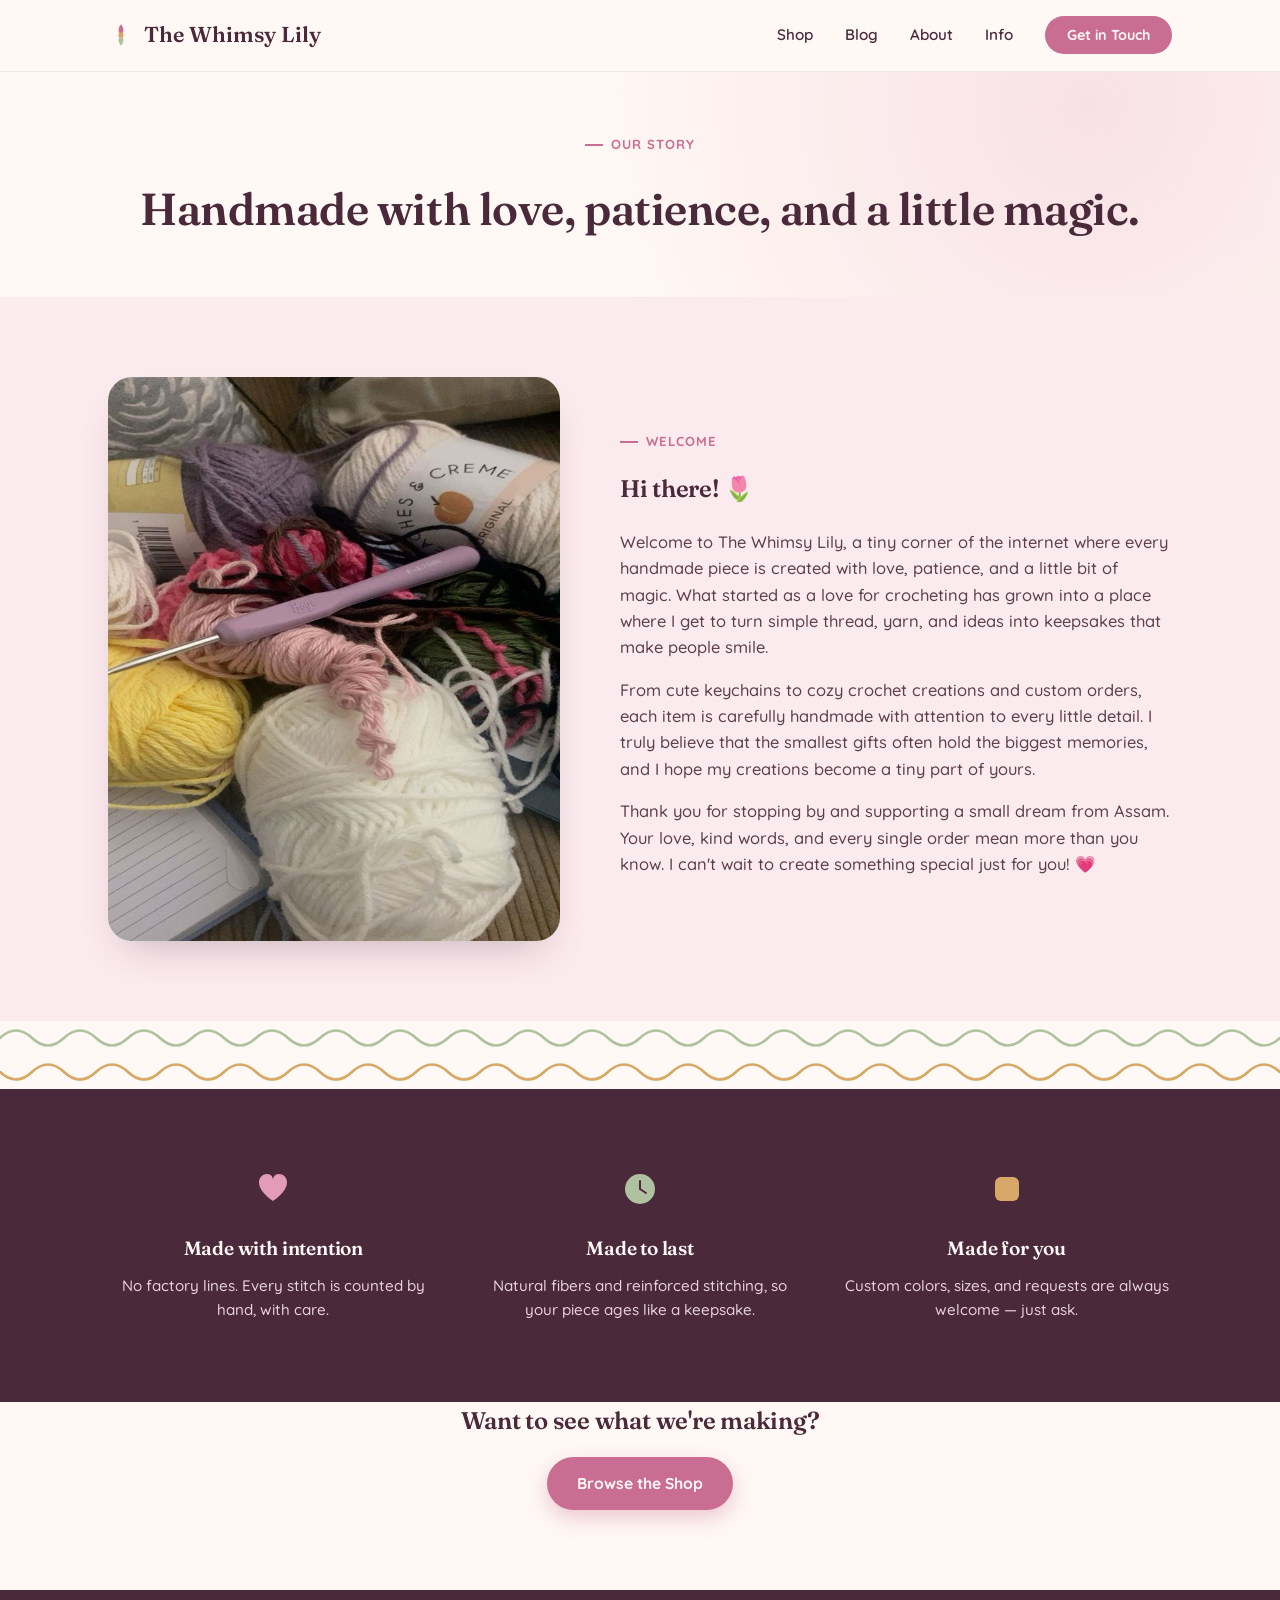
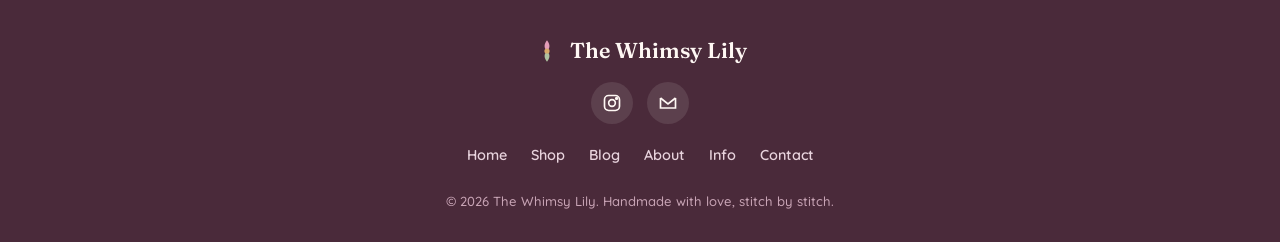
==== commit bca34316: "Add files via upload" ====
--- a/about.html
+++ b/about.html
@@ -41,13 +41,7 @@
 <section class="story">
   <div class="wrap about-hero">
     <div class="photo">
-      <svg viewBox="0 0 200 240" fill="none">
-        <path d="M40 220 Q40 140 100 140 Q160 140 160 220" fill="#E39CB8" stroke="#4A2A3A" stroke-width="2"/>
-        <circle cx="100" cy="95" r="42" fill="#F6D7E1" stroke="#4A2A3A" stroke-width="2"/>
-        <path d="M60 150 Q60 90 100 90 Q140 90 140 150" fill="none" stroke="#4A2A3A" stroke-width="2"/>
-        <circle cx="70" cy="200" r="30" fill="#AFC1A0" stroke="#4A2A3A" stroke-width="2"/>
-        <circle cx="130" cy="200" r="24" fill="#D8A868" stroke="#4A2A3A" stroke-width="2"/>
-      </svg>
+      <img src="about-photo.jpg" alt="Yarn and crochet hook" style="width:100%;height:100%;object-fit:cover;border-radius:24px;">
     </div>
     <div class="story-text">
       <span class="eyebrow">Welcome</span>
--- a/styles.css
+++ b/styles.css
@@ -664,3 +664,132 @@
 @media (max-width:700px){
   .launch-banner .wrap{flex-direction:column; gap:12px;}
 }
+
+/* ============================================================
+   GIFT FINDER
+   ============================================================ */
+
+.gf-promo{
+  background:linear-gradient(135deg, var(--blush), var(--cream) 60%);
+  border:2px dashed var(--rose);
+  border-radius:28px;
+  padding:44px 32px;
+  text-align:center;
+  margin-bottom:48px;
+}
+.gf-promo h2{font-size:clamp(1.5rem,3.5vw,2rem); margin-bottom:10px;}
+.gf-promo p{color:#5b3f4c; max-width:48ch; margin:0 auto 24px; font-size:1rem;}
+.gf-promo .btn-primary{font-size:1.02rem; padding:15px 34px;}
+
+/* ---------- Modal shell ---------- */
+.gf-overlay{
+  position:fixed; inset:0; z-index:200;
+  background:rgba(74,42,58,0.55);
+  display:none;
+  align-items:center; justify-content:center;
+  padding:20px;
+  backdrop-filter:blur(2px);
+}
+.gf-overlay.gf-open{display:flex;}
+.gf-modal{
+  background:var(--cream);
+  border-radius:26px;
+  max-width:640px;
+  width:100%;
+  max-height:88vh;
+  overflow-y:auto;
+  position:relative;
+  padding:36px 30px 30px;
+  box-shadow:0 30px 70px -20px rgba(74,42,58,0.5);
+  animation:gfPop .3s ease;
+}
+@keyframes gfPop{
+  from{opacity:0; transform:scale(0.94) translateY(10px);}
+  to{opacity:1; transform:scale(1) translateY(0);}
+}
+.gf-close{
+  position:absolute; top:16px; right:16px;
+  width:36px; height:36px; border-radius:50%;
+  background:var(--blush); border:none; cursor:pointer;
+  font-size:1.2rem; color:var(--plum);
+  display:flex; align-items:center; justify-content:center;
+}
+.gf-close:hover{background:var(--rose); color:var(--cream);}
+
+/* ---------- Progress ---------- */
+.gf-progress-wrap{margin-bottom:22px;}
+.gf-progress-label{font-size:0.82rem; font-weight:700; color:var(--rose-deep); text-transform:uppercase; letter-spacing:0.04em; margin-bottom:8px;}
+.gf-progress-bar{height:8px; background:var(--blush); border-radius:100px; overflow:hidden;}
+.gf-progress-fill{height:100%; background:var(--rose-deep); border-radius:100px; transition:width .3s ease;}
+
+/* ---------- Question ---------- */
+.gf-question-title{font-size:1.35rem; margin-bottom:6px; padding-right:20px;}
+.gf-question-subtitle{color:#7c5a68; font-size:0.9rem; margin-bottom:18px;}
+.gf-options-grid{
+  display:grid; grid-template-columns:1fr 1fr; gap:12px;
+  margin:20px 0 28px;
+}
+@media (max-width:520px){.gf-options-grid{grid-template-columns:1fr;}}
+.gf-option{
+  padding:14px 16px;
+  border-radius:16px;
+  border:2px solid rgba(74,42,58,0.14);
+  background:var(--cream);
+  font-family:'Quicksand', sans-serif;
+  font-size:0.95rem;
+  font-weight:600;
+  color:var(--plum);
+  text-align:left;
+  cursor:pointer;
+  transition:border-color .2s ease, background .2s ease, transform .15s ease;
+}
+.gf-option:hover{border-color:var(--rose);}
+.gf-option.gf-selected{
+  border-color:var(--rose-deep);
+  background:var(--blush);
+  transform:translateY(-2px);
+  box-shadow:0 6px 16px -6px rgba(201,110,146,0.4);
+}
+.gf-shake{animation:gfShake .4s ease;}
+@keyframes gfShake{
+  0%,100%{transform:translateX(0);}
+  25%{transform:translateX(-6px);}
+  75%{transform:translateX(6px);}
+}
+
+.gf-nav-row{display:flex; justify-content:space-between; gap:14px;}
+.gf-nav-row .btn{flex:1; text-align:center;}
+
+/* ---------- Results ---------- */
+.gf-results-header{text-align:center; margin-bottom:24px;}
+.gf-results-emoji{font-size:2.2rem; display:block; margin-bottom:8px;}
+.gf-results-header h3{font-size:1.4rem; margin-bottom:8px;}
+.gf-results-header p{color:#5b3f4c; font-size:0.98rem;}
+
+.gf-results-list{display:flex; flex-direction:column; gap:18px; margin-bottom:26px;}
+.gf-result-card{
+  display:grid; grid-template-columns:110px 1fr;
+  gap:16px;
+  background:var(--blush);
+  border-radius:18px;
+  padding:16px;
+  position:relative;
+}
+@media (max-width:480px){
+  .gf-result-card{grid-template-columns:1fr;}
+}
+.gf-result-badge{
+  position:absolute; top:-10px; left:14px;
+  background:var(--gold); color:var(--plum);
+  font-size:0.7rem; font-weight:700; letter-spacing:0.03em; text-transform:uppercase;
+  padding:4px 12px; border-radius:100px;
+}
+.gf-result-img{width:100%; aspect-ratio:1/1; object-fit:cover; border-radius:12px;}
+.gf-result-info h4{font-family:'Fraunces', serif; font-size:1.1rem; color:var(--plum); margin-bottom:4px;}
+.gf-result-price{font-weight:700; color:var(--rose-deep); font-family:'Fraunces', serif; margin-bottom:6px;}
+.gf-result-desc{font-size:0.88rem; color:#5b3f4c; margin-bottom:8px;}
+.gf-result-why{font-size:0.82rem; color:#7c5a68; font-style:italic; margin-bottom:12px;}
+.gf-view-btn{display:inline-block; padding:9px 20px; font-size:0.88rem;}
+
+.gf-results-actions{display:flex; gap:14px; flex-wrap:wrap; justify-content:center;}
+.gf-results-actions .btn{flex:1 1 200px; text-align:center;}
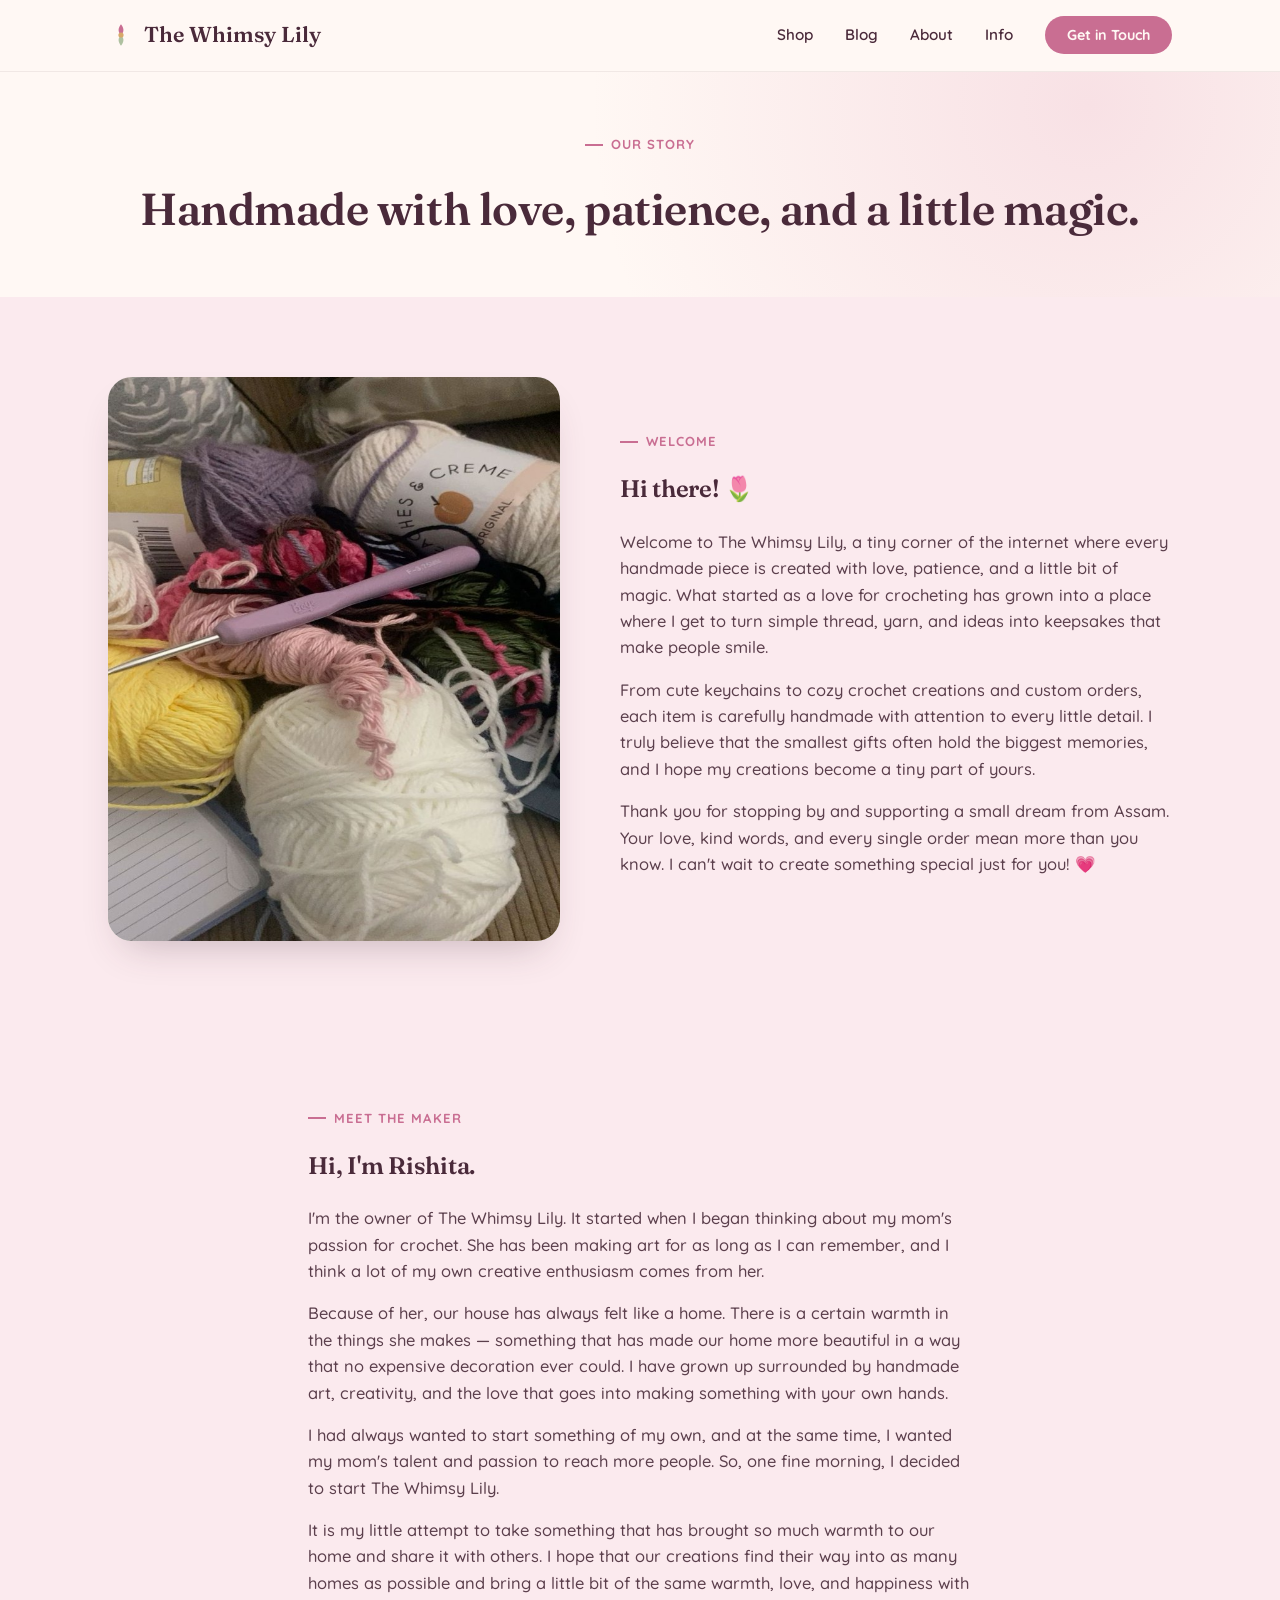
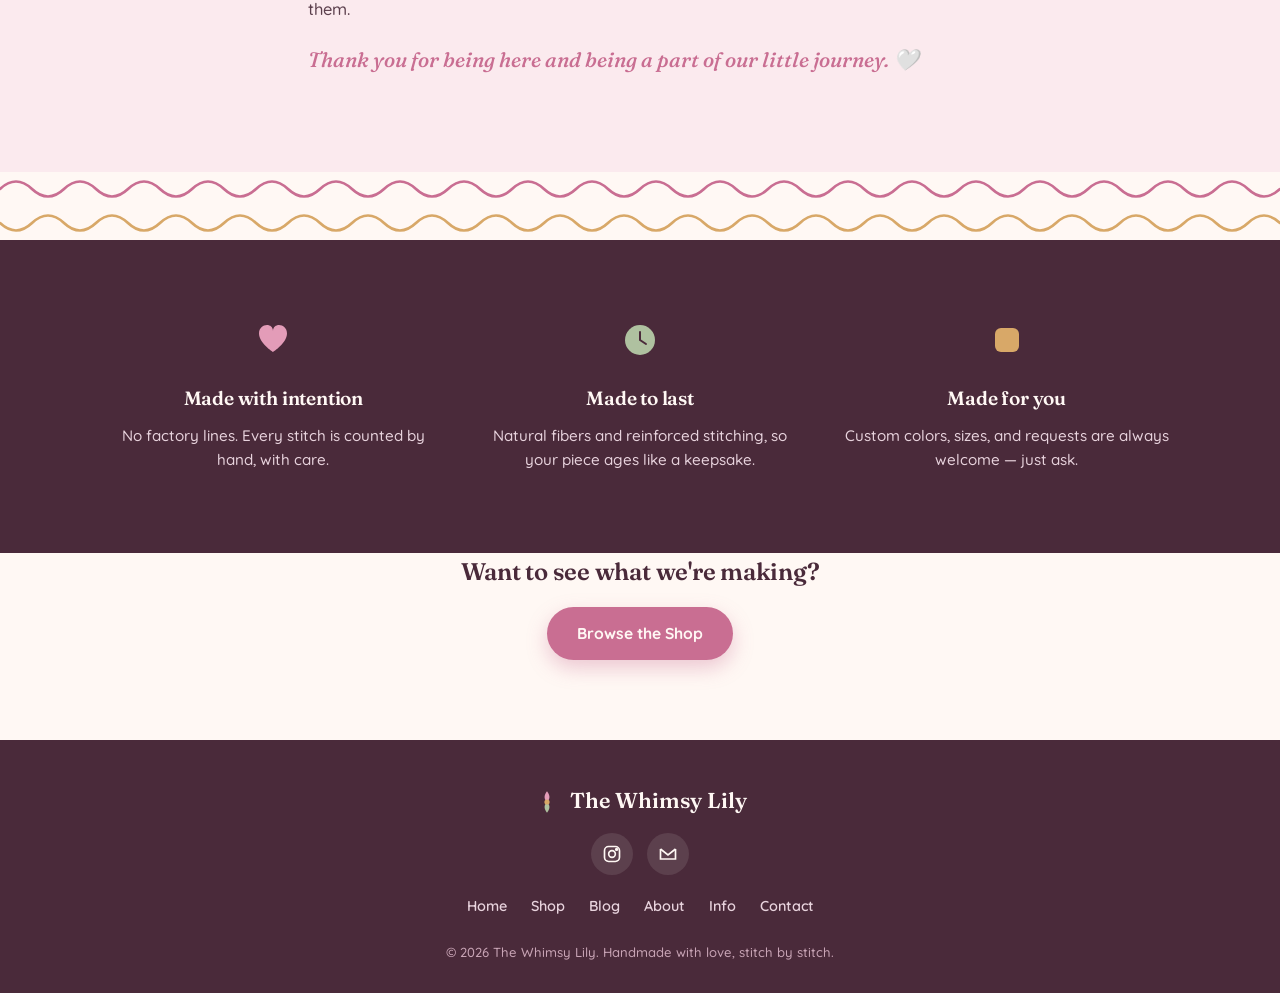
==== commit d9ec36a9: "Add files via upload" ====
--- a/about.html
+++ b/about.html
@@ -53,9 +53,23 @@
   </div>
 </section>
 
+<section class="story" style="background:var(--blush);">
+  <div class="wrap about-hero" style="grid-template-columns:1fr; max-width:720px;">
+    <div class="story-text">
+      <span class="eyebrow">Meet the Maker</span>
+      <h2>Hi, I'm Rishita.</h2>
+      <p>I'm the owner of The Whimsy Lily. It started when I began thinking about my mom's passion for crochet. She has been making art for as long as I can remember, and I think a lot of my own creative enthusiasm comes from her.</p>
+      <p>Because of her, our house has always felt like a home. There is a certain warmth in the things she makes — something that has made our home more beautiful in a way that no expensive decoration ever could. I have grown up surrounded by handmade art, creativity, and the love that goes into making something with your own hands.</p>
+      <p>I had always wanted to start something of my own, and at the same time, I wanted my mom's talent and passion to reach more people. So, one fine morning, I decided to start The Whimsy Lily.</p>
+      <p>It is my little attempt to take something that has brought so much warmth to our home and share it with others. I hope that our creations find their way into as many homes as possible and bring a little bit of the same warmth, love, and happiness with them.</p>
+      <p class="signature">Thank you for being here and being a part of our little journey. 🤍</p>
+    </div>
+  </div>
+</section>
+
 <div class="stitch-divider">
   <svg viewBox="0 0 1200 34" preserveAspectRatio="none">
-    <path d="M0 17 Q 15 2, 30 17 T 60 17 T 90 17 T 120 17 T 150 17 T 180 17 T 210 17 T 240 17 T 270 17 T 300 17 T 330 17 T 360 17 T 390 17 T 420 17 T 450 17 T 480 17 T 510 17 T 540 17 T 570 17 T 600 17 T 630 17 T 660 17 T 690 17 T 720 17 T 750 17 T 780 17 T 810 17 T 840 17 T 870 17 T 900 17 T 930 17 T 960 17 T 990 17 T 1020 17 T 1050 17 T 1080 17 T 1110 17 T 1140 17 T 1170 17 T 1200 17" stroke="#AFC1A0" stroke-width="2.5" fill="none" stroke-linecap="round"/>
+    <path d="M0 17 Q 15 2, 30 17 T 60 17 T 90 17 T 120 17 T 150 17 T 180 17 T 210 17 T 240 17 T 270 17 T 300 17 T 330 17 T 360 17 T 390 17 T 420 17 T 450 17 T 480 17 T 510 17 T 540 17 T 570 17 T 600 17 T 630 17 T 660 17 T 690 17 T 720 17 T 750 17 T 780 17 T 810 17 T 840 17 T 870 17 T 900 17 T 930 17 T 960 17 T 990 17 T 1020 17 T 1050 17 T 1080 17 T 1110 17 T 1140 17 T 1170 17 T 1200 17" stroke="#C96E92" stroke-width="2.5" fill="none" stroke-linecap="round"/>
   </svg>
 </div>
 
--- a/styles.css
+++ b/styles.css
@@ -793,3 +793,27 @@
 
 .gf-results-actions{display:flex; gap:14px; flex-wrap:wrap; justify-content:center;}
 .gf-results-actions .btn{flex:1 1 200px; text-align:center;}
+
+/* ---------- Image lightbox (tap to zoom) ---------- */
+.zoomable{cursor:zoom-in;}
+.lightbox-overlay{
+  position:fixed; inset:0; z-index:300;
+  background:rgba(20,10,15,0.92);
+  display:none;
+  align-items:center; justify-content:center;
+  padding:20px;
+}
+.lightbox-overlay.lightbox-open{display:flex;}
+.lightbox-overlay img{
+  max-width:100%; max-height:90vh;
+  border-radius:12px;
+  box-shadow:0 20px 60px rgba(0,0,0,0.5);
+}
+.lightbox-close{
+  position:absolute; top:20px; right:20px;
+  width:44px; height:44px; border-radius:50%;
+  background:rgba(255,255,255,0.15); border:none; cursor:pointer;
+  color:#fff; font-size:1.4rem;
+  display:flex; align-items:center; justify-content:center;
+}
+.lightbox-close:hover{background:rgba(255,255,255,0.3);}
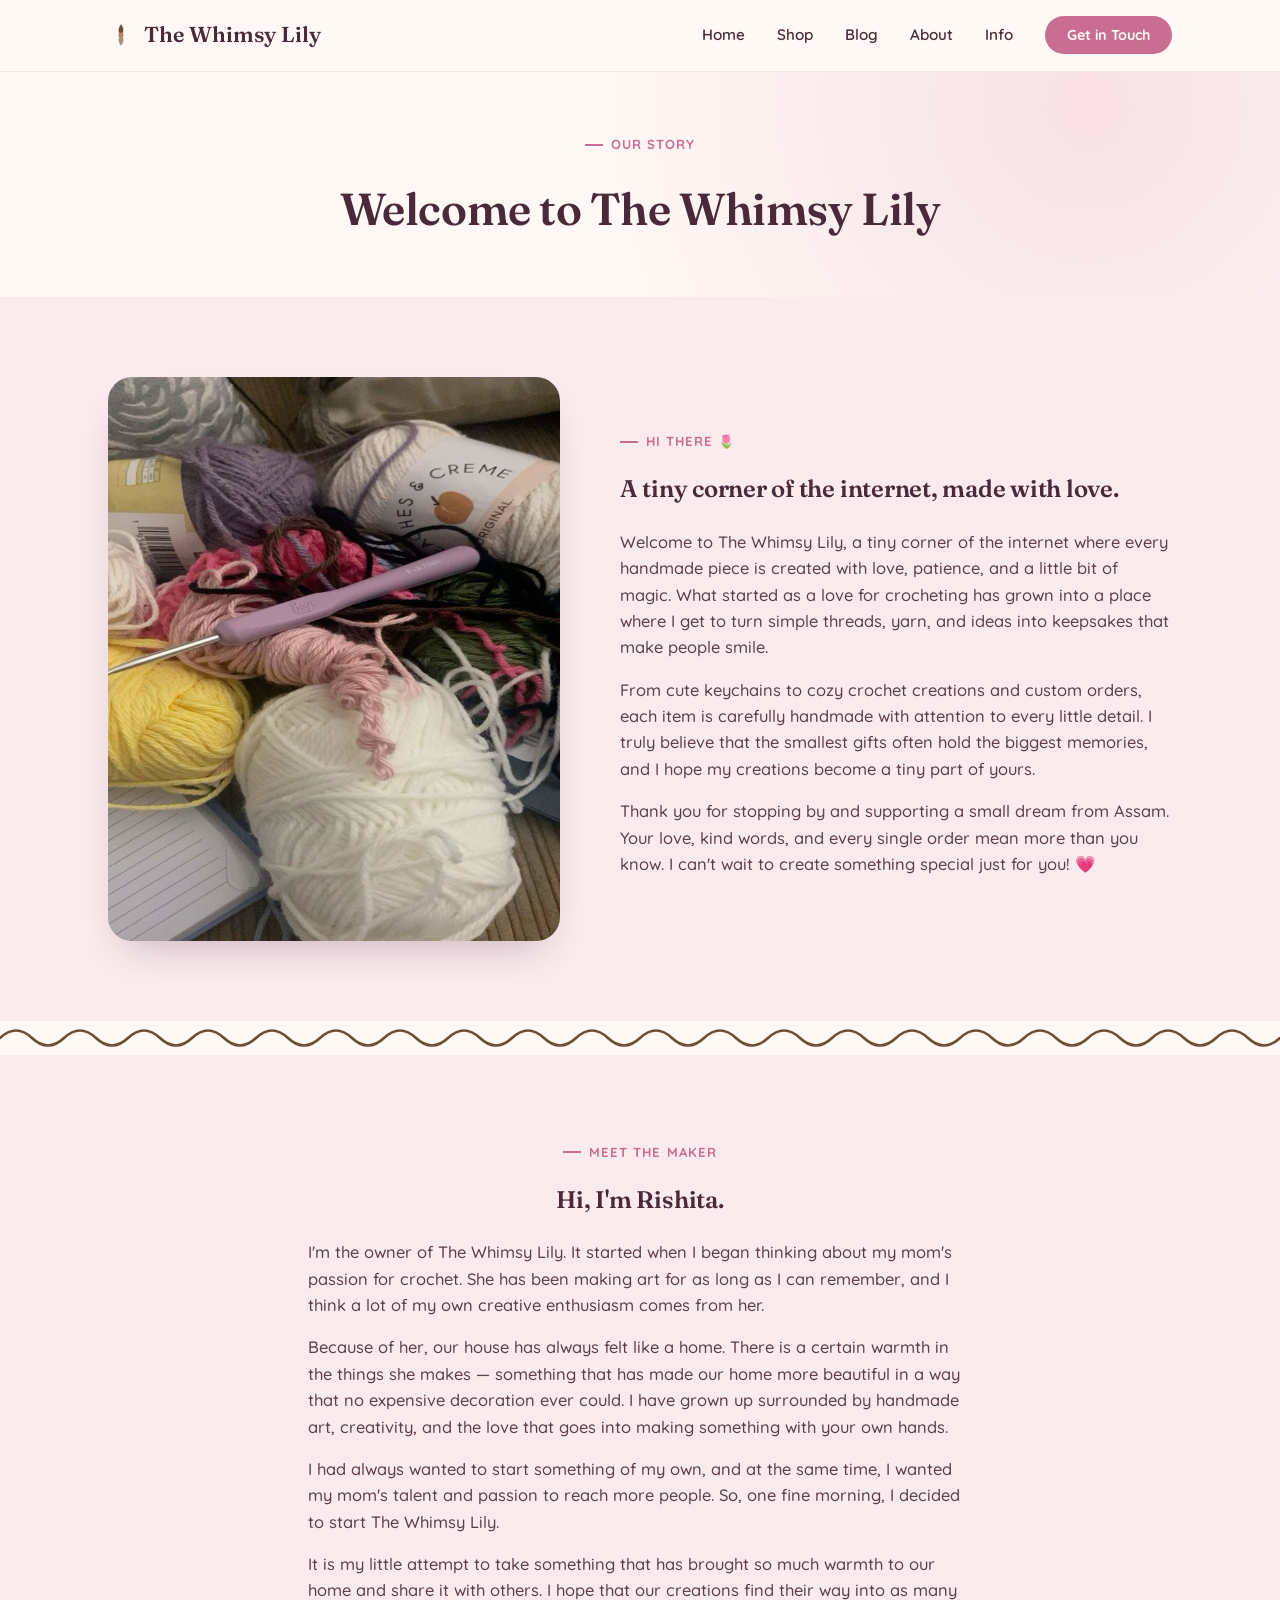
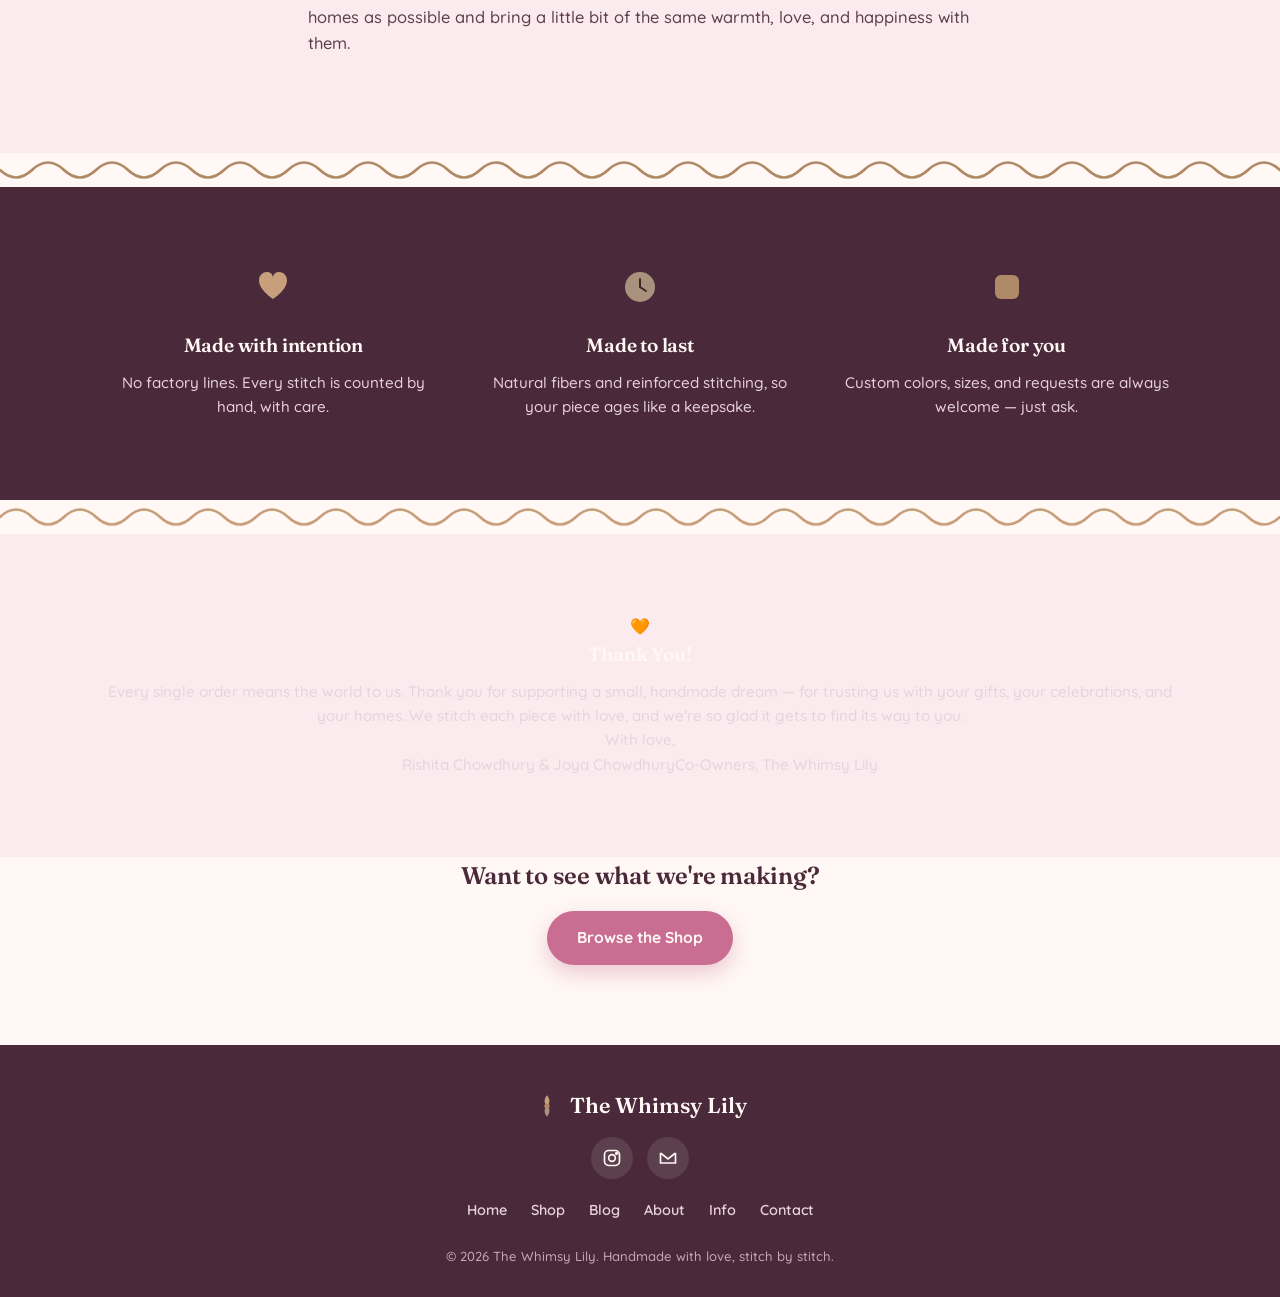
==== commit 5d6544e9: "Add files via upload" ====
--- a/about.html
+++ b/about.html
@@ -4,7 +4,7 @@
 <meta charset="UTF-8">
 <meta name="viewport" content="width=device-width, initial-scale=1.0">
 <title>About Us — The Whimsy Lily</title>
-<meta name="description" content="Meet the mother-daughter duo behind The Whimsy Lily crochet studio.">
+<meta name="description" content="Meet the owners behind The Whimsy Lily crochet studio.">
 <link rel="preconnect" href="https://fonts.googleapis.com">
 <link rel="preconnect" href="https://fonts.gstatic.com" crossorigin>
 <link href="https://fonts.googleapis.com/css2?family=Fraunces:opsz,wght@9..144,400;9..144,500;9..144,600;9..144,700&family=Quicksand:wght@400;500;600;700&display=swap" rel="stylesheet">
@@ -15,12 +15,13 @@
 <header>
   <div class="nav">
     <a href="index.html" class="logo">
-      <svg class="mark" viewBox="0 0 24 24" fill="none"><path d="M12 2C9 6 9 9 12 12C15 9 15 6 12 2Z" fill="#C96E92"/><path d="M12 12C9 15 9 18 12 22C15 18 15 15 12 12Z" fill="#AFC1A0"/><circle cx="12" cy="12" r="2.4" fill="#D8A868"/></svg>
+      <svg class="mark" viewBox="0 0 24 24" fill="none"><path d="M12 2C9 6 9 9 12 12C15 9 15 6 12 2Z" fill="#6F4E37"/><path d="M12 12C9 15 9 18 12 22C15 18 15 15 12 12Z" fill="#A9927D"/><circle cx="12" cy="12" r="2.4" fill="#B08968"/></svg>
       The Whimsy Lily
     </a>
     <nav>
       <button class="menu-toggle" id="menuToggle" aria-label="Toggle menu" aria-expanded="false">☰</button>
       <ul id="navLinks">
+        <li><a href="index.html">Home</a></li>
         <li><a href="shop.html">Shop</a></li>
         <li><a href="blog.html">Blog</a></li>
         <li><a href="about.html">About</a></li>
@@ -34,7 +35,7 @@
 <section class="page-hero">
   <div class="wrap">
     <span class="eyebrow" style="justify-content:center; display:inline-flex;">Our Story</span>
-    <h1>Handmade with love, patience, and a little magic.</h1>
+    <h1>Welcome to The Whimsy Lily</h1>
   </div>
 </section>
 
@@ -44,57 +45,74 @@
       <img src="about-photo.jpg" alt="Yarn and crochet hook" style="width:100%;height:100%;object-fit:cover;border-radius:24px;">
     </div>
     <div class="story-text">
-      <span class="eyebrow">Welcome</span>
-      <h2>Hi there! 🌷</h2>
-      <p>Welcome to The Whimsy Lily, a tiny corner of the internet where every handmade piece is created with love, patience, and a little bit of magic. What started as a love for crocheting has grown into a place where I get to turn simple thread, yarn, and ideas into keepsakes that make people smile.</p>
+      <span class="eyebrow">Hi there 🌷</span>
+      <h2>A tiny corner of the internet, made with love.</h2>
+      <p>Welcome to The Whimsy Lily, a tiny corner of the internet where every handmade piece is created with love, patience, and a little bit of magic. What started as a love for crocheting has grown into a place where I get to turn simple threads, yarn, and ideas into keepsakes that make people smile.</p>
       <p>From cute keychains to cozy crochet creations and custom orders, each item is carefully handmade with attention to every little detail. I truly believe that the smallest gifts often hold the biggest memories, and I hope my creations become a tiny part of yours.</p>
       <p>Thank you for stopping by and supporting a small dream from Assam. Your love, kind words, and every single order mean more than you know. I can't wait to create something special just for you! 💗</p>
     </div>
   </div>
 </section>
 
+<div class="stitch-divider">
+  <svg viewBox="0 0 1200 34" preserveAspectRatio="none">
+    <path d="M0 17 Q 15 2, 30 17 T 60 17 T 90 17 T 120 17 T 150 17 T 180 17 T 210 17 T 240 17 T 270 17 T 300 17 T 330 17 T 360 17 T 390 17 T 420 17 T 450 17 T 480 17 T 510 17 T 540 17 T 570 17 T 600 17 T 630 17 T 660 17 T 690 17 T 720 17 T 750 17 T 780 17 T 810 17 T 840 17 T 870 17 T 900 17 T 930 17 T 960 17 T 990 17 T 1020 17 T 1050 17 T 1080 17 T 1110 17 T 1140 17 T 1170 17 T 1200 17" stroke="#6F4E37" stroke-width="2.5" fill="none" stroke-linecap="round"/>
+  </svg>
+</div>
+
 <section class="story" style="background:var(--blush);">
   <div class="wrap about-hero" style="grid-template-columns:1fr; max-width:720px;">
-    <div class="story-text">
-      <span class="eyebrow">Meet the Maker</span>
+    <div class="story-text" style="text-align:center;">
+      <span class="eyebrow" style="justify-content:center; display:inline-flex;">Meet the Maker</span>
       <h2>Hi, I'm Rishita.</h2>
-      <p>I'm the owner of The Whimsy Lily. It started when I began thinking about my mom's passion for crochet. She has been making art for as long as I can remember, and I think a lot of my own creative enthusiasm comes from her.</p>
-      <p>Because of her, our house has always felt like a home. There is a certain warmth in the things she makes — something that has made our home more beautiful in a way that no expensive decoration ever could. I have grown up surrounded by handmade art, creativity, and the love that goes into making something with your own hands.</p>
-      <p>I had always wanted to start something of my own, and at the same time, I wanted my mom's talent and passion to reach more people. So, one fine morning, I decided to start The Whimsy Lily.</p>
-      <p>It is my little attempt to take something that has brought so much warmth to our home and share it with others. I hope that our creations find their way into as many homes as possible and bring a little bit of the same warmth, love, and happiness with them.</p>
-      <p class="signature">Thank you for being here and being a part of our little journey. 🤍</p>
+      <p style="text-align:left;">I'm the owner of The Whimsy Lily. It started when I began thinking about my mom's passion for crochet. She has been making art for as long as I can remember, and I think a lot of my own creative enthusiasm comes from her.</p>
+      <p style="text-align:left;">Because of her, our house has always felt like a home. There is a certain warmth in the things she makes — something that has made our home more beautiful in a way that no expensive decoration ever could. I have grown up surrounded by handmade art, creativity, and the love that goes into making something with your own hands.</p>
+      <p style="text-align:left;">I had always wanted to start something of my own, and at the same time, I wanted my mom's talent and passion to reach more people. So, one fine morning, I decided to start The Whimsy Lily.</p>
+      <p style="text-align:left;">It is my little attempt to take something that has brought so much warmth to our home and share it with others. I hope that our creations find their way into as many homes as possible and bring a little bit of the same warmth, love, and happiness with them.</p>
     </div>
   </div>
 </section>
 
 <div class="stitch-divider">
   <svg viewBox="0 0 1200 34" preserveAspectRatio="none">
-    <path d="M0 17 Q 15 2, 30 17 T 60 17 T 90 17 T 120 17 T 150 17 T 180 17 T 210 17 T 240 17 T 270 17 T 300 17 T 330 17 T 360 17 T 390 17 T 420 17 T 450 17 T 480 17 T 510 17 T 540 17 T 570 17 T 600 17 T 630 17 T 660 17 T 690 17 T 720 17 T 750 17 T 780 17 T 810 17 T 840 17 T 870 17 T 900 17 T 930 17 T 960 17 T 990 17 T 1020 17 T 1050 17 T 1080 17 T 1110 17 T 1140 17 T 1170 17 T 1200 17" stroke="#C96E92" stroke-width="2.5" fill="none" stroke-linecap="round"/>
-  </svg>
-</div>
-
-<div class="stitch-divider">
-  <svg viewBox="0 0 1200 34" preserveAspectRatio="none">
-    <path d="M0 17 Q 15 32, 30 17 T 60 17 T 90 17 T 120 17 T 150 17 T 180 17 T 210 17 T 240 17 T 270 17 T 300 17 T 330 17 T 360 17 T 390 17 T 420 17 T 450 17 T 480 17 T 510 17 T 540 17 T 570 17 T 600 17 T 630 17 T 660 17 T 690 17 T 720 17 T 750 17 T 780 17 T 810 17 T 840 17 T 870 17 T 900 17 T 930 17 T 960 17 T 990 17 T 1020 17 T 1050 17 T 1080 17 T 1110 17 T 1140 17 T 1170 17 T 1200 17" stroke="#D8A868" stroke-width="2.5" fill="none" stroke-linecap="round"/>
+    <path d="M0 17 Q 15 32, 30 17 T 60 17 T 90 17 T 120 17 T 150 17 T 180 17 T 210 17 T 240 17 T 270 17 T 300 17 T 330 17 T 360 17 T 390 17 T 420 17 T 450 17 T 480 17 T 510 17 T 540 17 T 570 17 T 600 17 T 630 17 T 660 17 T 690 17 T 720 17 T 750 17 T 780 17 T 810 17 T 840 17 T 870 17 T 900 17 T 930 17 T 960 17 T 990 17 T 1020 17 T 1050 17 T 1080 17 T 1110 17 T 1140 17 T 1170 17 T 1200 17" stroke="#B08968" stroke-width="2.5" fill="none" stroke-linecap="round"/>
   </svg>
 </div>
 
 <section class="values">
   <div class="wrap">
     <div>
-      <svg class="icon" viewBox="0 0 40 40" fill="none"><path d="M20 32C20 32 6 23 6 13.5C6 8 10 5 14 5C17 5 20 7 20 11C20 7 23 5 26 5C30 5 34 8 34 13.5C34 23 20 32 20 32Z" fill="#E39CB8"/></svg>
+      <svg class="icon" viewBox="0 0 40 40" fill="none"><path d="M20 32C20 32 6 23 6 13.5C6 8 10 5 14 5C17 5 20 7 20 11C20 7 23 5 26 5C30 5 34 8 34 13.5C34 23 20 32 20 32Z" fill="#C89F7B"/></svg>
       <h3>Made with intention</h3>
       <p>No factory lines. Every stitch is counted by hand, with care.</p>
     </div>
     <div>
-      <svg class="icon" viewBox="0 0 40 40" fill="none"><circle cx="20" cy="20" r="15" fill="#AFC1A0"/><path d="M20 12v8l6 4" stroke="#4A2A3A" stroke-width="2" stroke-linecap="round"/></svg>
+      <svg class="icon" viewBox="0 0 40 40" fill="none"><circle cx="20" cy="20" r="15" fill="#A9927D"/><path d="M20 12v8l6 4" stroke="#3E2723" stroke-width="2" stroke-linecap="round"/></svg>
       <h3>Made to last</h3>
       <p>Natural fibers and reinforced stitching, so your piece ages like a keepsake.</p>
     </div>
     <div>
-      <svg class="icon" viewBox="0 0 40 40" fill="none"><rect x="8" y="8" width="24" height="24" rx="6" fill="#D8A868"/></svg>
+      <svg class="icon" viewBox="0 0 40 40" fill="none"><rect x="8" y="8" width="24" height="24" rx="6" fill="#B08968"/></svg>
       <h3>Made for you</h3>
       <p>Custom colors, sizes, and requests are always welcome — just ask.</p>
+    </div>
+  </div>
+</section>
+
+<div class="stitch-divider">
+  <svg viewBox="0 0 1200 34" preserveAspectRatio="none">
+    <path d="M0 17 Q 15 2, 30 17 T 60 17 T 90 17 T 120 17 T 150 17 T 180 17 T 210 17 T 240 17 T 270 17 T 300 17 T 330 17 T 360 17 T 390 17 T 420 17 T 450 17 T 480 17 T 510 17 T 540 17 T 570 17 T 600 17 T 630 17 T 660 17 T 690 17 T 720 17 T 750 17 T 780 17 T 810 17 T 840 17 T 870 17 T 900 17 T 930 17 T 960 17 T 990 17 T 1020 17 T 1050 17 T 1080 17 T 1110 17 T 1140 17 T 1170 17 T 1200 17" stroke="#C89F7B" stroke-width="2.5" fill="none" stroke-linecap="round"/>
+  </svg>
+</div>
+
+<section class="values" style="background:var(--blush);">
+  <div class="wrap" style="grid-template-columns:1fr; padding:0 28px;">
+    <div class="owner-note">
+      <span class="emoji">🧡</span>
+      <h3>Thank You!</h3>
+      <p class="note-body">Every single order means the world to us. Thank you for supporting a small, handmade dream — for trusting us with your gifts, your celebrations, and your homes. We stitch each piece with love, and we're so glad it gets to find its way to you.</p>
+      <div class="divider-line"></div>
+      <p class="signoff">With love,<br>Rishita Chowdhury &amp; Joya Chowdhury<span class="role">Co-Owners, The Whimsy Lily</span></p>
     </div>
   </div>
 </section>
@@ -108,7 +126,7 @@
 
 <footer>
   <a href="index.html" class="logo">
-    <svg class="mark" viewBox="0 0 24 24" fill="none"><path d="M12 2C9 6 9 9 12 12C15 9 15 6 12 2Z" fill="#E39CB8"/><path d="M12 12C9 15 9 18 12 22C15 18 15 15 12 12Z" fill="#AFC1A0"/><circle cx="12" cy="12" r="2.4" fill="#D8A868"/></svg>
+    <svg class="mark" viewBox="0 0 24 24" fill="none"><path d="M12 2C9 6 9 9 12 12C15 9 15 6 12 2Z" fill="#C89F7B"/><path d="M12 12C9 15 9 18 12 22C15 18 15 15 12 12Z" fill="#A9927D"/><circle cx="12" cy="12" r="2.4" fill="#B08968"/></svg>
     The Whimsy Lily
   </a>
   <div class="social-row">
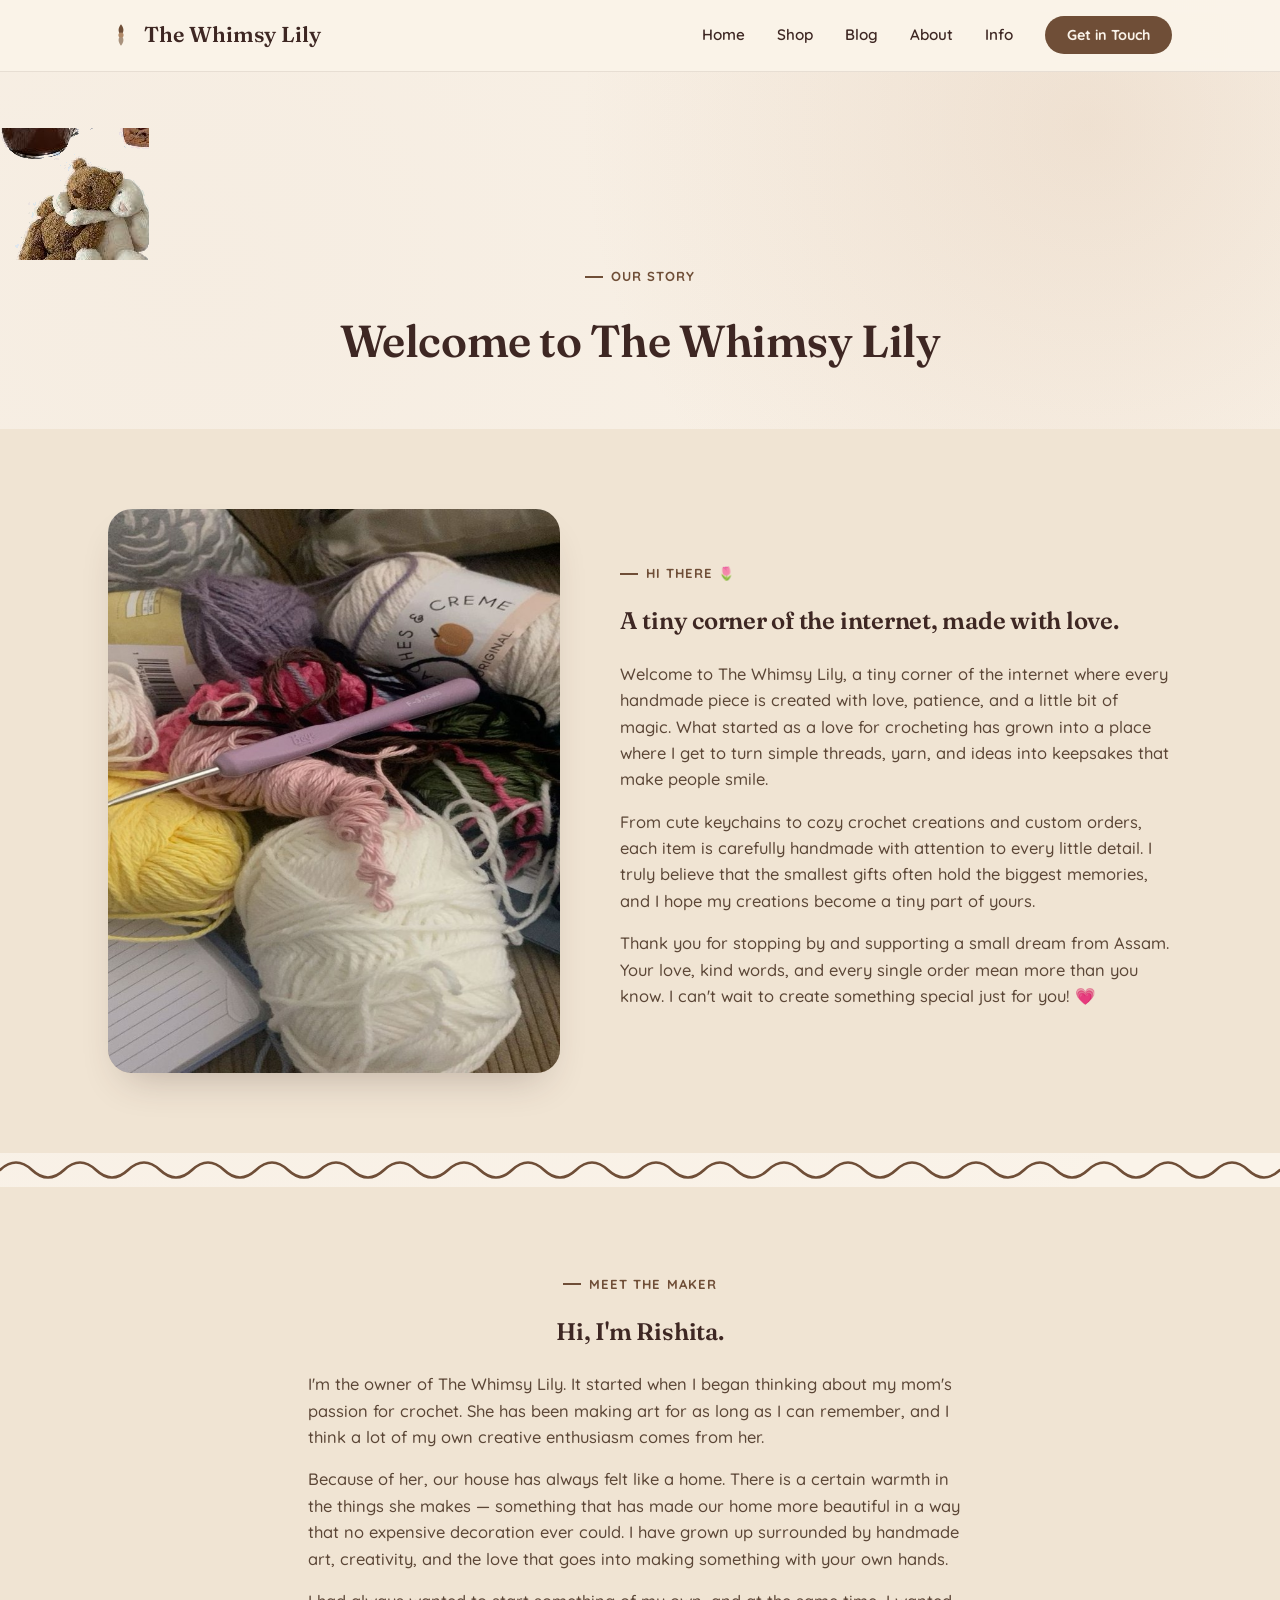
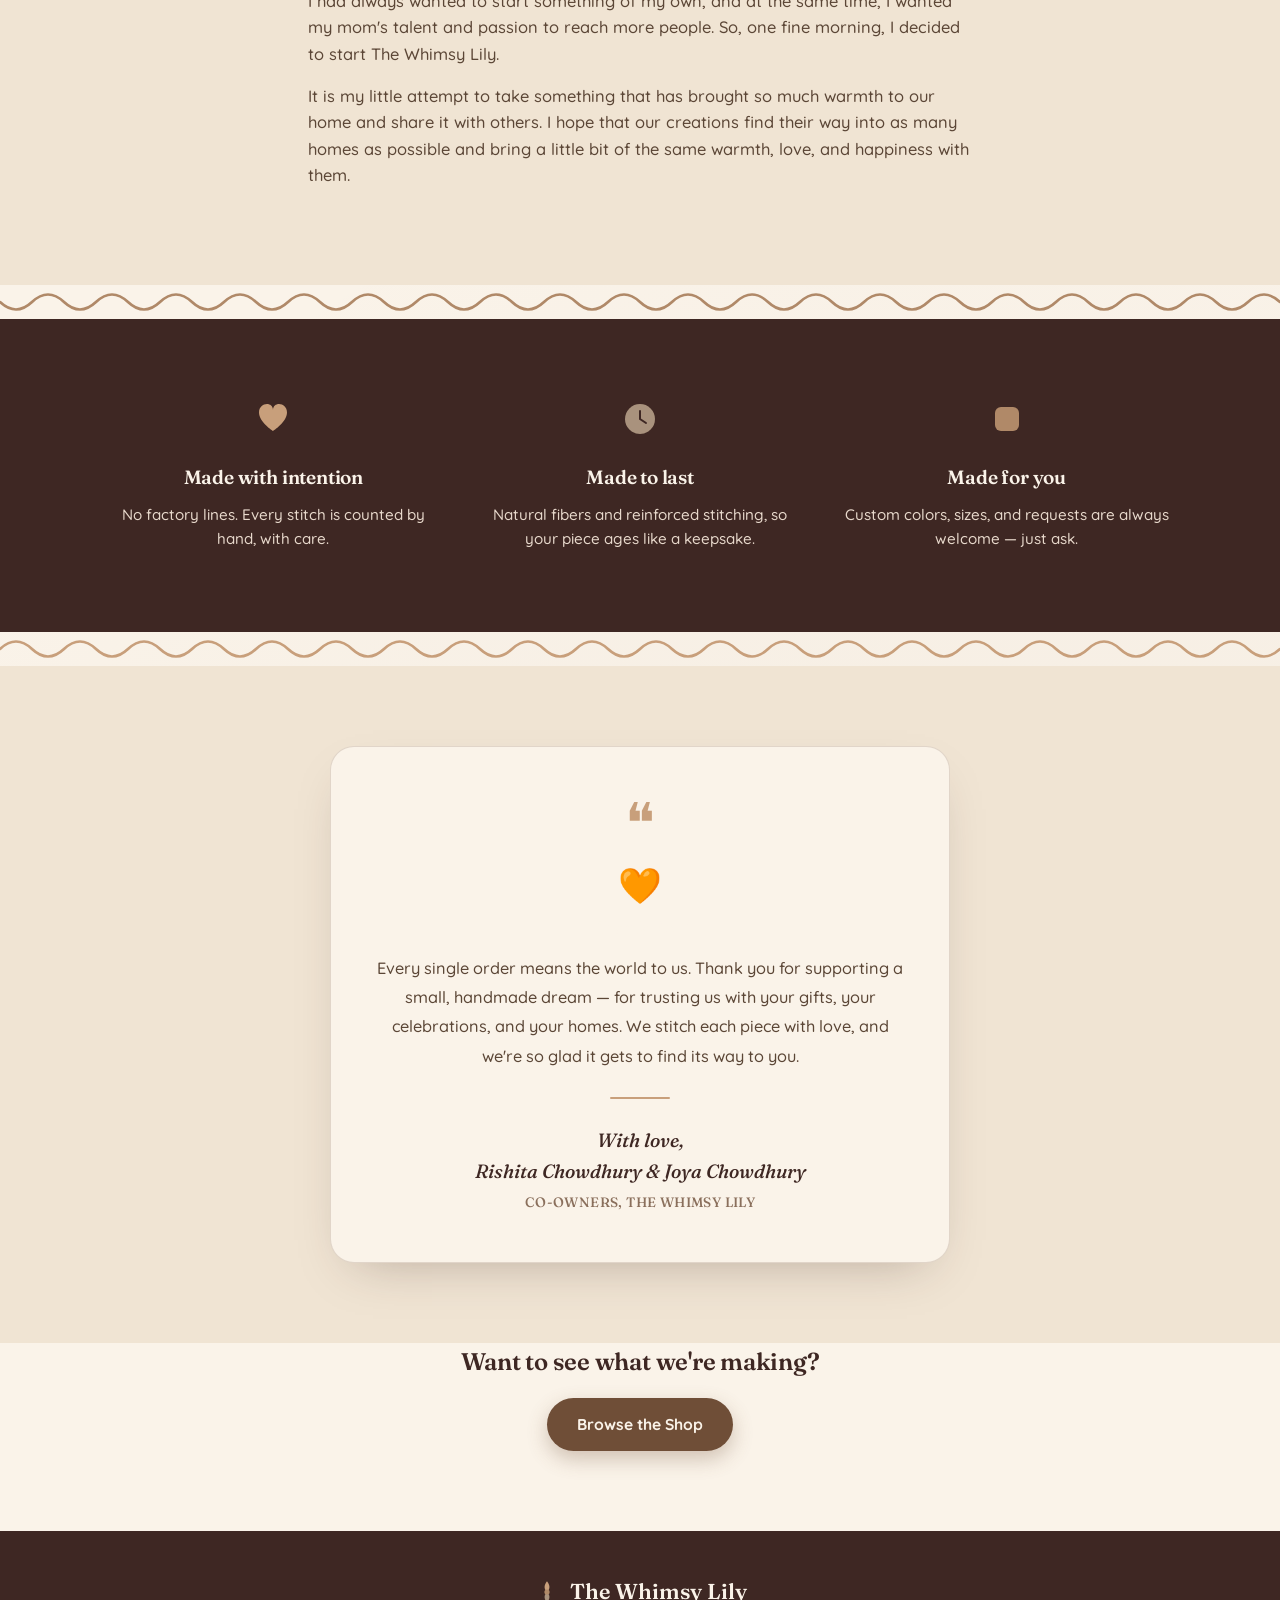
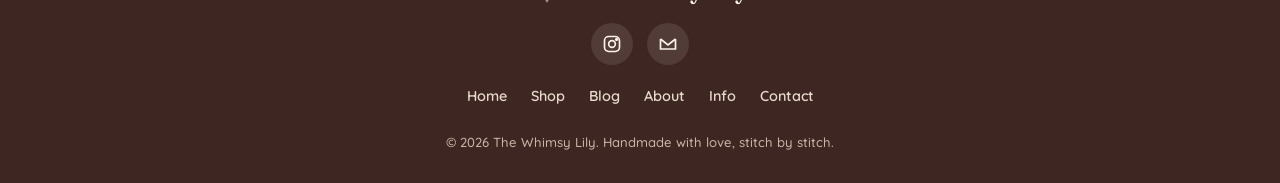
==== commit b370c2b8: "Rename about-1.html to about.html" ====
--- a/about.html
+++ b/about.html
@@ -33,6 +33,7 @@
 </header>
 
 <section class="page-hero">
+  <img src="[data-uri]" class="sticker sticker-md sticker-pagehero" alt="">
   <div class="wrap">
     <span class="eyebrow" style="justify-content:center; display:inline-flex;">Our Story</span>
     <h1>Welcome to The Whimsy Lily</h1>
--- a/styles.css
+++ b/styles.css
@@ -1,12 +1,12 @@
   :root{
-    --cream:#FFF8F4;
-    --blush:#FBEAEE;
-    --rose:#E39CB8;
-    --rose-deep:#C96E92;
-    --plum:#4A2A3A;
-    --sage:#AFC1A0;
-    --gold:#D8A868;
-    --ink:#3D2430;
+    --cream:#FAF3E9;
+    --blush:#F0E4D3;
+    --rose:#C89F7B;
+    --rose-deep:#6F4E37;
+    --plum:#3E2723;
+    --sage:#A9927D;
+    --gold:#B08968;
+    --ink:#2E1F17;
   }
 
   *{box-sizing:border-box;margin:0;padding:0;}
@@ -14,7 +14,10 @@
   html{scroll-behavior:smooth;}
 
   body{
-    background:var(--cream);
+    background:
+      radial-gradient(circle at 15% 8%, rgba(176,137,104,0.06), transparent 40%),
+      radial-gradient(circle at 85% 92%, rgba(111,78,55,0.05), transparent 45%),
+      var(--cream);
     color:var(--ink);
     font-family:'Quicksand', sans-serif;
     font-weight:500;
@@ -50,9 +53,9 @@
   /* ---------- Header ---------- */
   header{
     position:sticky; top:0; z-index:50;
-    background:rgba(255,248,244,0.9);
+    background:rgba(250,243,233,0.92);
     backdrop-filter:blur(6px);
-    border-bottom:1px solid rgba(74,42,58,0.08);
+    border-bottom:1px solid rgba(62,39,35,0.1);
   }
   .nav{
     display:flex; align-items:center; justify-content:space-between;
@@ -102,7 +105,7 @@
       position:absolute; top:100%; left:0; right:0;
       flex-direction:column; background:var(--cream);
       padding:20px 28px; gap:18px;
-      border-bottom:1px solid rgba(74,42,58,0.08);
+      border-bottom:1px solid rgba(62,39,35,0.1);
       display:none;
     }
     nav ul.open{display:flex;}
@@ -114,8 +117,8 @@
     position:relative;
     padding:88px 0 60px;
     background:
-      radial-gradient(circle at 85% 15%, rgba(227,156,184,0.28), transparent 45%),
-      radial-gradient(circle at 8% 85%, rgba(175,193,160,0.25), transparent 40%);
+      radial-gradient(circle at 85% 15%, rgba(200,159,123,0.22), transparent 45%),
+      radial-gradient(circle at 8% 85%, rgba(169,146,125,0.2), transparent 40%);
   }
   .hero .wrap{
     display:grid;
@@ -146,7 +149,7 @@
   }
   .hero p.lead{
     font-size:1.12rem;
-    color:#5b3f4c;
+    color:#5b4636;
     max-width:46ch;
     margin-bottom:32px;
   }
@@ -162,9 +165,9 @@
   .btn-primary{
     background:var(--rose-deep);
     color:var(--cream);
-    box-shadow:0 8px 20px rgba(201,110,146,0.35);
-  }
-  .btn-primary:hover{transform:translateY(-2px); box-shadow:0 12px 26px rgba(201,110,146,0.45);}
+    box-shadow:0 8px 20px rgba(111,78,55,0.3);
+  }
+  .btn-primary:hover{transform:translateY(-2px); box-shadow:0 12px 26px rgba(111,78,55,0.4);}
   .btn-ghost{
     background:transparent;
     color:var(--plum);
@@ -178,12 +181,12 @@
     border-radius:50% 50% 48% 52% / 55% 48% 52% 45%;
     background:linear-gradient(155deg, var(--blush), var(--rose) 70%);
     display:flex; align-items:center; justify-content:center;
-    box-shadow:0 30px 60px -20px rgba(74,42,58,0.35);
+    box-shadow:0 30px 60px -20px rgba(62,39,35,0.35);
   }
   .hero-art .flower{width:62%;height:62%;}
   .hero-art .ring{
     position:absolute; inset:-14px;
-    border:2px dashed rgba(74,42,58,0.25);
+    border:2px dashed rgba(62,39,35,0.22);
     border-radius:50% 50% 48% 52% / 55% 48% 52% 45%;
     animation:spin 40s linear infinite;
   }
@@ -202,7 +205,7 @@
   .section-head{max-width:640px; margin-bottom:48px;}
   .section-head .eyebrow{margin-bottom:12px;}
   .section-head h2{font-size:clamp(1.8rem,3.4vw,2.5rem);}
-  .section-head p{color:#5b3f4c; margin-top:14px; font-size:1.05rem;}
+  .section-head p{color:#5b4636; margin-top:14px; font-size:1.05rem;}
 
   /* ---------- Story ---------- */
   .story{background:var(--blush);}
@@ -214,11 +217,11 @@
     border-radius:24px;
     aspect-ratio:4/5;
     display:flex; align-items:center; justify-content:center;
-    box-shadow:0 20px 40px -18px rgba(74,42,58,0.3);
+    box-shadow:0 20px 40px -18px rgba(62,39,35,0.3);
   }
   .story-photo svg{width:55%;}
   .story-text h2{margin-bottom:20px;}
-  .story-text p{color:#5b3f4c; margin-bottom:16px; font-size:1.03rem;}
+  .story-text p{color:#5b4636; margin-bottom:16px; font-size:1.03rem;}
   .story-text .signature{
     font-family:'Fraunces', serif;
     font-style:italic;
@@ -230,38 +233,40 @@
     .story .wrap{grid-template-columns:1fr;}
   }
 
-  /* ---------- Shop / Services ---------- */
-  .shop-grid{
-    display:grid;
-    grid-template-columns:repeat(3, 1fr);
-    gap:28px;
-  }
-  .shop-card{
+  /* ---------- Owner's note (beautiful styled block) ---------- */
+  .owner-note{
+    max-width:620px;
+    margin:0 auto;
     background:var(--cream);
-    border:1px solid rgba(74,42,58,0.1);
-    border-radius:20px;
-    overflow:hidden;
-    transition:transform .25s ease, box-shadow .25s ease;
-  }
-  .shop-card:hover{transform:translateY(-6px); box-shadow:0 20px 34px -18px rgba(74,42,58,0.35);}
-  .shop-card .thumb{
-    aspect-ratio:1/1;
-    display:flex; align-items:center; justify-content:center;
-  }
-  .thumb.t1{background:linear-gradient(160deg,#F6D7E1,#E39CB8);}
-  .thumb.t2{background:linear-gradient(160deg,#E4EBDB,#AFC1A0);}
-  .thumb.t3{background:linear-gradient(160deg,#F2E4D0,#D8A868);}
-  .thumb svg{width:48%;}
-  .shop-card .info{padding:22px 22px 26px;}
-  .shop-card h3{font-size:1.15rem; margin-bottom:8px;}
-  .shop-card p{font-size:0.95rem; color:#5b3f4c; margin-bottom:14px;}
-  .shop-card .price{font-weight:700; color:var(--rose-deep); font-family:'Fraunces', serif; font-size:1.1rem;}
-
-  @media (max-width:860px){
-    .shop-grid{grid-template-columns:1fr 1fr;}
-  }
-  @media (max-width:560px){
-    .shop-grid{grid-template-columns:1fr;}
+    border:1px solid rgba(111,78,55,0.18);
+    border-radius:24px;
+    padding:48px 40px;
+    text-align:center;
+    position:relative;
+    box-shadow:0 20px 50px -25px rgba(62,39,35,0.35);
+  }
+  .owner-note::before{
+    content:"❝";
+    font-family:'Fraunces', serif;
+    font-size:3.5rem;
+    color:var(--rose);
+    display:block;
+    line-height:1;
+    margin-bottom:6px;
+  }
+  .owner-note .emoji{font-size:2.2rem; margin-bottom:10px;}
+  .owner-note h3{font-size:1.5rem; margin-bottom:18px;}
+  .owner-note p.note-body{
+    color:#5b4636; font-size:1.02rem; line-height:1.8; margin-bottom:26px;
+  }
+  .owner-note .divider-line{
+    width:60px; height:2px; background:var(--rose); margin:0 auto 26px; border-radius:2px;
+  }
+  .owner-note .signoff{
+    font-family:'Fraunces', serif; font-style:italic; font-size:1.2rem; color:var(--plum); line-height:1.6;
+  }
+  .owner-note .signoff .role{
+    display:block; font-size:0.85rem; font-style:normal; color:#8a6f5c; margin-top:6px; letter-spacing:0.03em; text-transform:uppercase;
   }
 
   /* ---------- Buy button ---------- */
@@ -295,7 +300,7 @@
     position:relative;
   }
   .testi-card .stars{color:var(--gold); font-size:1rem; margin-bottom:14px; letter-spacing:2px;}
-  .testi-card p{font-size:0.98rem; color:#5b3f4c; margin-bottom:18px; font-style:italic;}
+  .testi-card p{font-size:0.98rem; color:#5b4636; margin-bottom:18px; font-style:italic;}
   .testi-who{display:flex; align-items:center; gap:12px;}
   .testi-avatar{
     width:38px; height:38px; border-radius:50%;
@@ -303,13 +308,13 @@
     flex-shrink:0;
   }
   .testi-who strong{font-family:'Fraunces', serif; font-size:0.95rem; color:var(--plum); display:block;}
-  .testi-who span{font-size:0.82rem; color:#7c5a68;}
+  .testi-who span{font-size:0.82rem; color:#8a6f5c;}
   @media (max-width:860px){
     .testi-grid{grid-template-columns:1fr;}
   }
 
   /* ---------- Instagram ---------- */
-  .instagram{background:var(--sage); background:linear-gradient(160deg, #E8EFE1, #FBEAEE);}
+  .instagram{background:var(--sage); background:linear-gradient(160deg, #EDE3D6, #F0E4D3);}
   .insta-head{display:flex; align-items:center; justify-content:space-between; flex-wrap:wrap; gap:16px; margin-bottom:32px;}
   .insta-head .section-head{margin-bottom:0;}
   .insta-follow{
@@ -329,12 +334,12 @@
   }
   .insta-tile:hover{transform:scale(1.04);}
   .insta-tile svg{width:36%;}
-  .it1{background:linear-gradient(160deg,#F6D7E1,#E39CB8);}
-  .it2{background:linear-gradient(160deg,#E4EBDB,#AFC1A0);}
-  .it3{background:linear-gradient(160deg,#F2E4D0,#D8A868);}
-  .it4{background:linear-gradient(160deg,#E39CB8,#C96E92);}
-  .it5{background:linear-gradient(160deg,#AFC1A0,#8FAE7C);}
-  .it6{background:linear-gradient(160deg,#D8A868,#c0904f);}
+  .it1{background:linear-gradient(160deg,#E8D5C4,#C89F7B);}
+  .it2{background:linear-gradient(160deg,#EDE3D6,#A9927D);}
+  .it3{background:linear-gradient(160deg,#E4D2BC,#B08968);}
+  .it4{background:linear-gradient(160deg,#C89F7B,#6F4E37);}
+  .it5{background:linear-gradient(160deg,#A9927D,#8a7862);}
+  .it6{background:linear-gradient(160deg,#B08968,#8f6c4d);}
   @media (max-width:760px){
     .insta-grid{grid-template-columns:repeat(3,1fr);}
   }
@@ -343,7 +348,7 @@
   .faq{background:var(--blush);}
   .faq-list{max-width:760px;}
   .faq-item{
-    border-bottom:1px solid rgba(74,42,58,0.15);
+    border-bottom:1px solid rgba(62,39,35,0.15);
   }
   .faq-q{
     width:100%;
@@ -373,7 +378,7 @@
     overflow:hidden;
     transition:max-height .3s ease;
   }
-  .faq-a p{padding:0 4px 22px; color:#5b3f4c; font-size:0.98rem; max-width:60ch;}
+  .faq-a p{padding:0 4px 22px; color:#5b4636; font-size:0.98rem; max-width:60ch;}
 
   /* ---------- Values strip ---------- */
   .values{background:var(--plum); color:var(--cream);}
@@ -381,7 +386,7 @@
     display:grid; grid-template-columns:repeat(3,1fr); gap:36px; text-align:center;
   }
   .values h3{color:var(--cream); font-size:1.2rem; margin-bottom:10px;}
-  .values p{color:#e8d3dd; font-size:0.95rem;}
+  .values p{color:#e8d9cc; font-size:0.95rem;}
   .values .icon{width:40px;height:40px;margin:0 auto 16px;}
   @media (max-width:760px){
     .values .wrap{grid-template-columns:1fr; gap:40px;}
@@ -395,7 +400,7 @@
     display:grid; grid-template-columns:1fr 1fr; gap:56px; align-items:start;
   }
   .contact h2{margin-bottom:16px;}
-  .contact p.lead{color:#5b3f4c; margin-bottom:28px; max-width:44ch;}
+  .contact p.lead{color:#5b4636; margin-bottom:28px; max-width:44ch;}
   .contact-list{list-style:none; display:flex; flex-direction:column; gap:14px;}
   .contact-list li{display:flex; gap:12px; align-items:flex-start; font-size:0.98rem;}
   .contact-list svg{width:20px;height:20px; flex-shrink:0; margin-top:2px; color:var(--rose-deep);}
@@ -404,7 +409,7 @@
     background:var(--cream);
     border-radius:20px;
     padding:32px;
-    box-shadow:0 20px 40px -20px rgba(74,42,58,0.25);
+    box-shadow:0 20px 40px -20px rgba(62,39,35,0.25);
   }
   .field{margin-bottom:18px;}
   .field label{display:block; font-size:0.88rem; font-weight:700; margin-bottom:6px; color:var(--plum);}
@@ -412,7 +417,7 @@
     width:100%;
     padding:12px 14px;
     border-radius:12px;
-    border:1.5px solid rgba(74,42,58,0.18);
+    border:1.5px solid rgba(62,39,35,0.18);
     background:var(--blush);
     font-family:'Quicksand', sans-serif;
     font-size:0.98rem;
@@ -431,7 +436,7 @@
     cursor:pointer;
     font-family:'Quicksand', sans-serif;
   }
-  .form-note{font-size:0.85rem; color:#7c5a68; margin-top:12px; text-align:center;}
+  .form-note{font-size:0.85rem; color:#8a6f5c; margin-top:12px; text-align:center;}
 
   @media (max-width:860px){
     .contact .wrap{grid-template-columns:1fr;}
@@ -440,7 +445,7 @@
   /* ---------- Footer ---------- */
   footer{
     background:var(--plum);
-    color:#e8d3dd;
+    color:#e8d9cc;
     padding:44px 0 30px;
     text-align:center;
   }
@@ -450,7 +455,7 @@
   }
   footer .foot-links a{font-size:0.9rem; font-weight:600;}
   footer .foot-links a:hover{color:var(--rose);}
-  footer .copyright{font-size:0.82rem; color:#c9a5b6;}
+  footer .copyright{font-size:0.82rem; color:#c9b7a5;}
 
   /* focus visibility */
   a:focus-visible, button:focus-visible{
@@ -458,362 +463,365 @@
     outline-offset:2px;
   }
 
-/* ---------- Page hero (interior pages) ---------- */
-.page-hero{
-  padding:56px 0 40px;
-  background:radial-gradient(circle at 85% 15%, rgba(227,156,184,0.25), transparent 45%);
-  text-align:center;
-}
-.page-hero h1{font-size:clamp(2rem,4.5vw,2.8rem); margin-bottom:12px;}
-.page-hero p{color:#5b3f4c; max-width:56ch; margin:0 auto; font-size:1.05rem;}
-
-/* ---------- Badges ---------- */
-.badge{
-  display:inline-block;
-  font-size:0.72rem;
-  font-weight:700;
-  letter-spacing:0.03em;
-  padding:5px 12px;
-  border-radius:100px;
-  text-transform:uppercase;
-}
-.badge-new{background:var(--sage); color:var(--plum);}
-.badge-soon{background:var(--gold); color:var(--plum);}
-.card-badges{position:absolute; top:12px; left:12px; display:flex; gap:6px; z-index:2;}
-
-/* ---------- Shop toolbar: search + categories ---------- */
-.shop-toolbar{
-  display:flex; flex-wrap:wrap; gap:16px; align-items:center; justify-content:space-between;
-  margin-bottom:36px;
-}
-.search-box{
-  position:relative;
-  flex:1 1 240px;
-  max-width:360px;
-}
-.search-box input{
-  width:100%;
-  padding:12px 16px 12px 42px;
-  border-radius:100px;
-  border:1.5px solid rgba(74,42,58,0.18);
-  background:var(--cream);
-  font-family:'Quicksand', sans-serif;
-  font-size:0.95rem;
-  color:var(--ink);
-}
-.search-box input:focus{outline:3px solid var(--sage); outline-offset:1px; border-color:var(--rose-deep);}
-.search-box svg{
-  position:absolute; left:15px; top:50%; transform:translateY(-50%);
-  width:18px; height:18px; color:#9a7080; pointer-events:none;
-}
-.category-pills{display:flex; flex-wrap:wrap; gap:10px;}
-.pill{
-  padding:9px 20px;
-  border-radius:100px;
-  border:1.5px solid rgba(74,42,58,0.18);
-  background:var(--cream);
-  font-size:0.88rem;
-  font-weight:700;
-  color:var(--plum);
-  cursor:pointer;
-  transition:background .2s ease, color .2s ease, border-color .2s ease;
-}
-.pill:hover{border-color:var(--rose-deep);}
-.pill.active{background:var(--rose-deep); border-color:var(--rose-deep); color:var(--cream);}
-.no-results{
-  text-align:center; padding:60px 20px; color:#7c5a68; font-size:1.02rem; display:none;
-}
-.no-results.show{display:block;}
-
-/* ---------- Product card extras: gallery dots, rating, position relative ---------- */
-.shop-card{position:relative;}
-.shop-card .thumb{position:relative;}
-.gallery-dots{
-  position:absolute; bottom:10px; left:50%; transform:translateX(-50%);
-  display:flex; gap:6px;
-}
-.gallery-dots button{
-  width:7px; height:7px; border-radius:50%;
-  background:rgba(255,255,255,0.6);
-  border:none; padding:0; cursor:pointer;
-}
-.gallery-dots button.active{background:#fff;}
-.card-rating{display:flex; align-items:center; gap:6px; margin-bottom:8px;}
-.card-rating .stars{color:var(--gold); font-size:0.85rem; letter-spacing:1px;}
-.card-rating span{font-size:0.8rem; color:#7c5a68;}
-.shop-card.coming-soon .thumb{opacity:0.7;}
-.shop-card.coming-soon .buy-btn{
-  background:rgba(74,42,58,0.15);
-  color:var(--plum);
-  cursor:not-allowed;
-}
-.shop-card.coming-soon .buy-btn:hover{background:rgba(74,42,58,0.15); transform:none;}
-
-/* ---------- Blog ---------- */
-.blog-grid{display:grid; grid-template-columns:repeat(3,1fr); gap:28px;}
-.blog-card{
-  background:var(--cream);
-  border:1px solid rgba(74,42,58,0.1);
-  border-radius:20px;
-  overflow:hidden;
-  transition:transform .25s ease, box-shadow .25s ease;
-}
-.blog-card:hover{transform:translateY(-6px); box-shadow:0 20px 34px -18px rgba(74,42,58,0.35);}
-.blog-card .thumb{aspect-ratio:16/10; display:flex; align-items:center; justify-content:center;}
-.blog-card .info{padding:22px;}
-.blog-date{font-size:0.78rem; font-weight:700; color:var(--rose-deep); text-transform:uppercase; letter-spacing:0.04em; margin-bottom:8px; display:block;}
-.blog-card h3{font-size:1.15rem; margin-bottom:10px; line-height:1.3;}
-.blog-card p{font-size:0.92rem; color:#5b3f4c; margin-bottom:14px;}
-.read-more{font-weight:700; color:var(--rose-deep); font-size:0.9rem;}
-.read-more:hover{color:var(--plum);}
-@media (max-width:860px){.blog-grid{grid-template-columns:1fr 1fr;}}
-@media (max-width:560px){.blog-grid{grid-template-columns:1fr;}}
-
-.blog-post{max-width:720px; margin:0 auto;}
-.blog-post .post-hero{aspect-ratio:16/9; border-radius:20px; display:flex; align-items:center; justify-content:center; margin-bottom:32px;}
-.blog-post h1{font-size:clamp(1.8rem,4vw,2.4rem); margin-bottom:10px;}
-.blog-post p{color:#4a3040; font-size:1.02rem; margin-bottom:18px;}
-.blog-post h2{font-size:1.35rem; margin:32px 0 12px;}
-.back-link{display:inline-flex; align-items:center; gap:6px; color:var(--rose-deep); font-weight:700; font-size:0.92rem; margin-bottom:24px;}
-
-/* ---------- About page ---------- */
-.about-hero{display:grid; grid-template-columns:1fr 1fr; gap:56px; align-items:center;}
-.about-hero .photo{
-  aspect-ratio:4/5; border-radius:24px;
-  background:linear-gradient(160deg, var(--cream), var(--sage) 120%);
-  display:flex; align-items:center; justify-content:center;
-  box-shadow:0 20px 40px -18px rgba(74,42,58,0.3);
-}
-.about-hero .photo svg{width:55%;}
-.timeline{max-width:720px; margin:0 auto;}
-.timeline-item{display:grid; grid-template-columns:100px 1fr; gap:20px; padding:22px 0; border-bottom:1px solid rgba(74,42,58,0.12);}
-.timeline-item .year{font-family:'Fraunces', serif; font-weight:600; color:var(--rose-deep); font-size:1.05rem;}
-.timeline-item p{color:#5b3f4c; font-size:0.98rem;}
-@media (max-width:760px){
-  .about-hero{grid-template-columns:1fr;}
-  .about-hero .photo{max-width:320px; margin:0 auto;}
-  .timeline-item{grid-template-columns:70px 1fr;}
-}
-
-/* ---------- Info page (FAQ / shipping / care) ---------- */
-.info-tabs{display:flex; gap:12px; margin-bottom:40px; flex-wrap:wrap;}
-.info-tab{
-  padding:10px 22px; border-radius:100px; border:1.5px solid rgba(74,42,58,0.18);
-  background:var(--cream); font-weight:700; font-size:0.9rem; color:var(--plum); cursor:pointer;
-}
-.info-tab.active{background:var(--rose-deep); border-color:var(--rose-deep); color:var(--cream);}
-.info-panel{display:none;}
-.info-panel.active{display:block;}
-.care-grid{display:grid; grid-template-columns:repeat(2,1fr); gap:20px;}
-.care-card{background:var(--blush); border-radius:16px; padding:22px;}
-.care-card h3{font-size:1rem; margin-bottom:8px; display:flex; align-items:center; gap:10px;}
-.care-card p{font-size:0.92rem; color:#5b3f4c;}
-@media (max-width:700px){.care-grid{grid-template-columns:1fr;}}
-
-/* ---------- Review submission form ---------- */
-.review-form-note{
-  background:var(--blush); border-radius:16px; padding:18px 22px; margin-bottom:22px; font-size:0.9rem; color:#5b3f4c;
-}
-.star-select{display:flex; gap:6px; margin-bottom:4px;}
-.star-select button{
-  background:none; border:none; font-size:1.6rem; color:#d8c4cc; cursor:pointer; padding:0; line-height:1;
-}
-.star-select button.selected, .star-select button:hover, .star-select button.hovered{color:var(--gold);}
-
-/* ---------- Social links ---------- */
-.social-row{display:flex; gap:14px; margin-top:8px;}
-.social-row a{
-  width:42px; height:42px; border-radius:50%;
-  background:var(--blush); display:flex; align-items:center; justify-content:center;
-  color:var(--rose-deep); transition:background .2s ease, color .2s ease;
-}
-.social-row a:hover{background:var(--rose-deep); color:var(--cream);}
-.social-row svg{width:20px; height:20px;}
-footer .social-row a{background:rgba(255,248,244,0.1); color:var(--cream);}
-footer .social-row a:hover{background:var(--rose); color:var(--plum);}
-footer .social-row{justify-content:center; margin:0 0 20px;}
-
-/* ---------- Product image gallery (multiple photos per card) ---------- */
-.thumb .gallery-img{position:absolute; inset:0; display:none; align-items:center; justify-content:center;}
-.thumb .gallery-img.active{display:flex;}
-.thumb .gallery-img svg{width:48%;}
-
-/* ---------- Real product photos in gallery ---------- */
-.thumb .gallery-img img{
-  width:100%; height:100%; object-fit:cover; border-radius:0;
-}
-.thumb{background:var(--blush);}
-
-/* ---------- Launch banner ---------- */
-.launch-banner{
-  background:linear-gradient(120deg, var(--plum), #6b3a4f 60%, var(--rose-deep));
-  color:var(--cream);
-  padding:26px 0;
-}
-.launch-banner .wrap{
-  display:flex; align-items:center; justify-content:center; gap:24px; flex-wrap:wrap; text-align:center;
-}
-.launch-banner .tag{
-  font-size:0.75rem; font-weight:700; letter-spacing:0.08em; text-transform:uppercase;
-  background:rgba(255,255,255,0.15); padding:5px 14px; border-radius:100px;
-}
-.launch-banner h3{color:var(--cream); font-size:1.15rem; margin:0;}
-.launch-banner p{color:#f0d9e2; font-size:0.92rem; margin:0;}
-.launch-banner .btn-primary{background:var(--cream); color:var(--plum);}
-.launch-banner .btn-primary:hover{background:var(--rose);}
-@media (max-width:700px){
-  .launch-banner .wrap{flex-direction:column; gap:12px;}
-}
-
-/* ============================================================
-   GIFT FINDER
-   ============================================================ */
-
-.gf-promo{
-  background:linear-gradient(135deg, var(--blush), var(--cream) 60%);
-  border:2px dashed var(--rose);
-  border-radius:28px;
-  padding:44px 32px;
-  text-align:center;
-  margin-bottom:48px;
-}
-.gf-promo h2{font-size:clamp(1.5rem,3.5vw,2rem); margin-bottom:10px;}
-.gf-promo p{color:#5b3f4c; max-width:48ch; margin:0 auto 24px; font-size:1rem;}
-.gf-promo .btn-primary{font-size:1.02rem; padding:15px 34px;}
-
-/* ---------- Modal shell ---------- */
-.gf-overlay{
-  position:fixed; inset:0; z-index:200;
-  background:rgba(74,42,58,0.55);
-  display:none;
-  align-items:center; justify-content:center;
-  padding:20px;
-  backdrop-filter:blur(2px);
-}
-.gf-overlay.gf-open{display:flex;}
-.gf-modal{
-  background:var(--cream);
-  border-radius:26px;
-  max-width:640px;
-  width:100%;
-  max-height:88vh;
-  overflow-y:auto;
-  position:relative;
-  padding:36px 30px 30px;
-  box-shadow:0 30px 70px -20px rgba(74,42,58,0.5);
-  animation:gfPop .3s ease;
-}
-@keyframes gfPop{
-  from{opacity:0; transform:scale(0.94) translateY(10px);}
-  to{opacity:1; transform:scale(1) translateY(0);}
-}
-.gf-close{
-  position:absolute; top:16px; right:16px;
-  width:36px; height:36px; border-radius:50%;
-  background:var(--blush); border:none; cursor:pointer;
-  font-size:1.2rem; color:var(--plum);
-  display:flex; align-items:center; justify-content:center;
-}
-.gf-close:hover{background:var(--rose); color:var(--cream);}
-
-/* ---------- Progress ---------- */
-.gf-progress-wrap{margin-bottom:22px;}
-.gf-progress-label{font-size:0.82rem; font-weight:700; color:var(--rose-deep); text-transform:uppercase; letter-spacing:0.04em; margin-bottom:8px;}
-.gf-progress-bar{height:8px; background:var(--blush); border-radius:100px; overflow:hidden;}
-.gf-progress-fill{height:100%; background:var(--rose-deep); border-radius:100px; transition:width .3s ease;}
-
-/* ---------- Question ---------- */
-.gf-question-title{font-size:1.35rem; margin-bottom:6px; padding-right:20px;}
-.gf-question-subtitle{color:#7c5a68; font-size:0.9rem; margin-bottom:18px;}
-.gf-options-grid{
-  display:grid; grid-template-columns:1fr 1fr; gap:12px;
-  margin:20px 0 28px;
-}
-@media (max-width:520px){.gf-options-grid{grid-template-columns:1fr;}}
-.gf-option{
-  padding:14px 16px;
-  border-radius:16px;
-  border:2px solid rgba(74,42,58,0.14);
-  background:var(--cream);
-  font-family:'Quicksand', sans-serif;
-  font-size:0.95rem;
-  font-weight:600;
-  color:var(--plum);
-  text-align:left;
-  cursor:pointer;
-  transition:border-color .2s ease, background .2s ease, transform .15s ease;
-}
-.gf-option:hover{border-color:var(--rose);}
-.gf-option.gf-selected{
-  border-color:var(--rose-deep);
-  background:var(--blush);
-  transform:translateY(-2px);
-  box-shadow:0 6px 16px -6px rgba(201,110,146,0.4);
-}
-.gf-shake{animation:gfShake .4s ease;}
-@keyframes gfShake{
-  0%,100%{transform:translateX(0);}
-  25%{transform:translateX(-6px);}
-  75%{transform:translateX(6px);}
-}
-
-.gf-nav-row{display:flex; justify-content:space-between; gap:14px;}
-.gf-nav-row .btn{flex:1; text-align:center;}
-
-/* ---------- Results ---------- */
-.gf-results-header{text-align:center; margin-bottom:24px;}
-.gf-results-emoji{font-size:2.2rem; display:block; margin-bottom:8px;}
-.gf-results-header h3{font-size:1.4rem; margin-bottom:8px;}
-.gf-results-header p{color:#5b3f4c; font-size:0.98rem;}
-
-.gf-results-list{display:flex; flex-direction:column; gap:18px; margin-bottom:26px;}
-.gf-result-card{
-  display:grid; grid-template-columns:110px 1fr;
-  gap:16px;
-  background:var(--blush);
-  border-radius:18px;
-  padding:16px;
-  position:relative;
-}
-@media (max-width:480px){
-  .gf-result-card{grid-template-columns:1fr;}
-}
-.gf-result-badge{
-  position:absolute; top:-10px; left:14px;
-  background:var(--gold); color:var(--plum);
-  font-size:0.7rem; font-weight:700; letter-spacing:0.03em; text-transform:uppercase;
-  padding:4px 12px; border-radius:100px;
-}
-.gf-result-img{width:100%; aspect-ratio:1/1; object-fit:cover; border-radius:12px;}
-.gf-result-info h4{font-family:'Fraunces', serif; font-size:1.1rem; color:var(--plum); margin-bottom:4px;}
-.gf-result-price{font-weight:700; color:var(--rose-deep); font-family:'Fraunces', serif; margin-bottom:6px;}
-.gf-result-desc{font-size:0.88rem; color:#5b3f4c; margin-bottom:8px;}
-.gf-result-why{font-size:0.82rem; color:#7c5a68; font-style:italic; margin-bottom:12px;}
-.gf-view-btn{display:inline-block; padding:9px 20px; font-size:0.88rem;}
-
-.gf-results-actions{display:flex; gap:14px; flex-wrap:wrap; justify-content:center;}
-.gf-results-actions .btn{flex:1 1 200px; text-align:center;}
-
-/* ---------- Image lightbox (tap to zoom) ---------- */
-.zoomable{cursor:zoom-in;}
-.lightbox-overlay{
-  position:fixed; inset:0; z-index:300;
-  background:rgba(20,10,15,0.92);
-  display:none;
-  align-items:center; justify-content:center;
-  padding:20px;
-}
-.lightbox-overlay.lightbox-open{display:flex;}
-.lightbox-overlay img{
-  max-width:100%; max-height:90vh;
-  border-radius:12px;
-  box-shadow:0 20px 60px rgba(0,0,0,0.5);
-}
-.lightbox-close{
-  position:absolute; top:20px; right:20px;
-  width:44px; height:44px; border-radius:50%;
-  background:rgba(255,255,255,0.15); border:none; cursor:pointer;
-  color:#fff; font-size:1.4rem;
-  display:flex; align-items:center; justify-content:center;
-}
-.lightbox-close:hover{background:rgba(255,255,255,0.3);}
+  /* ---------- Page hero (interior pages) ---------- */
+  .page-hero{
+    padding:56px 0 40px;
+    background:radial-gradient(circle at 85% 15%, rgba(200,159,123,0.2), transparent 45%);
+    text-align:center;
+  }
+  .page-hero h1{font-size:clamp(2rem,4.5vw,2.8rem); margin-bottom:12px;}
+  .page-hero p{color:#5b4636; max-width:56ch; margin:0 auto; font-size:1.05rem;}
+
+  /* ---------- Badges ---------- */
+  .badge{
+    display:inline-block;
+    font-size:0.72rem;
+    font-weight:700;
+    letter-spacing:0.03em;
+    padding:5px 12px;
+    border-radius:100px;
+    text-transform:uppercase;
+  }
+  .badge-new{background:var(--sage); color:var(--cream);}
+  .badge-soon{background:var(--gold); color:var(--cream);}
+  .card-badges{position:absolute; top:12px; left:12px; display:flex; gap:6px; z-index:2;}
+
+  /* ---------- Shop toolbar: search + categories ---------- */
+  .shop-toolbar{
+    display:flex; flex-wrap:wrap; gap:16px; align-items:center; justify-content:space-between;
+    margin-bottom:36px;
+  }
+  .search-box{
+    position:relative;
+    flex:1 1 240px;
+    max-width:360px;
+  }
+  .search-box input{
+    width:100%;
+    padding:12px 16px 12px 42px;
+    border-radius:100px;
+    border:1.5px solid rgba(62,39,35,0.18);
+    background:var(--cream);
+    font-family:'Quicksand', sans-serif;
+    font-size:0.95rem;
+    color:var(--ink);
+  }
+  .search-box input:focus{outline:3px solid var(--sage); outline-offset:1px; border-color:var(--rose-deep);}
+  .search-box svg{
+    position:absolute; left:15px; top:50%; transform:translateY(-50%);
+    width:18px; height:18px; color:#8a6f5c; pointer-events:none;
+  }
+  .category-pills{display:flex; flex-wrap:wrap; gap:10px;}
+  .pill{
+    padding:9px 20px;
+    border-radius:100px;
+    border:1.5px solid rgba(62,39,35,0.18);
+    background:var(--cream);
+    font-size:0.88rem;
+    font-weight:700;
+    color:var(--plum);
+    cursor:pointer;
+    transition:background .2s ease, color .2s ease, border-color .2s ease;
+  }
+  .pill:hover{border-color:var(--rose-deep);}
+  .pill.active{background:var(--rose-deep); border-color:var(--rose-deep); color:var(--cream);}
+  .no-results{
+    text-align:center; padding:60px 20px; color:#8a6f5c; font-size:1.02rem; display:none;
+  }
+  .no-results.show{display:block;}
+
+  /* ---------- Product card extras: gallery dots, rating, position relative ---------- */
+  .shop-card{position:relative;}
+  .shop-card .thumb{position:relative; background:var(--blush);}
+  .gallery-dots{
+    position:absolute; bottom:10px; left:50%; transform:translateX(-50%);
+    display:flex; gap:6px;
+  }
+  .gallery-dots button{
+    width:7px; height:7px; border-radius:50%;
+    background:rgba(255,255,255,0.6);
+    border:none; padding:0; cursor:pointer;
+  }
+  .gallery-dots button.active{background:#fff;}
+  .card-rating{display:flex; align-items:center; gap:6px; margin-bottom:8px;}
+  .card-rating .stars{color:var(--gold); font-size:0.85rem; letter-spacing:1px;}
+  .card-rating span{font-size:0.8rem; color:#8a6f5c;}
+  .shop-card.coming-soon .thumb{opacity:0.7;}
+  .shop-card.coming-soon .buy-btn{
+    background:rgba(62,39,35,0.15);
+    color:var(--plum);
+    cursor:not-allowed;
+  }
+  .shop-card.coming-soon .buy-btn:hover{background:rgba(62,39,35,0.15); transform:none;}
+
+  .shop-grid{
+    display:grid;
+    grid-template-columns:repeat(3, 1fr);
+    gap:28px;
+  }
+  .shop-card{
+    background:var(--cream);
+    border:1px solid rgba(62,39,35,0.1);
+    border-radius:20px;
+    overflow:hidden;
+    transition:transform .25s ease, box-shadow .25s ease;
+  }
+  .shop-card:hover{transform:translateY(-6px); box-shadow:0 20px 34px -18px rgba(62,39,35,0.35);}
+  .shop-card .thumb{
+    aspect-ratio:1/1;
+    display:flex; align-items:center; justify-content:center;
+  }
+  .thumb.t1{background:linear-gradient(160deg,#E8D5C4,#C89F7B);}
+  .thumb.t2{background:linear-gradient(160deg,#EDE3D6,#A9927D);}
+  .thumb.t3{background:linear-gradient(160deg,#E4D2BC,#B08968);}
+  .thumb svg{width:48%;}
+  .shop-card .info{padding:22px 22px 26px;}
+  .shop-card h3{font-size:1.15rem; margin-bottom:8px;}
+  .shop-card p{font-size:0.95rem; color:#5b4636; margin-bottom:14px;}
+  .shop-card .price{font-weight:700; color:var(--rose-deep); font-family:'Fraunces', serif; font-size:1.1rem;}
+
+  @media (max-width:860px){
+    .shop-grid{grid-template-columns:1fr 1fr;}
+  }
+  @media (max-width:560px){
+    .shop-grid{grid-template-columns:1fr;}
+  }
+
+  /* ---------- Blog ---------- */
+  .blog-grid{display:grid; grid-template-columns:repeat(3,1fr); gap:28px;}
+  .blog-card{
+    background:var(--cream);
+    border:1px solid rgba(62,39,35,0.1);
+    border-radius:20px;
+    overflow:hidden;
+    transition:transform .25s ease, box-shadow .25s ease;
+  }
+  .blog-card:hover{transform:translateY(-6px); box-shadow:0 20px 34px -18px rgba(62,39,35,0.35);}
+  .blog-card .thumb{aspect-ratio:16/10; display:flex; align-items:center; justify-content:center;}
+  .blog-card .info{padding:22px;}
+  .blog-date{font-size:0.78rem; font-weight:700; color:var(--rose-deep); text-transform:uppercase; letter-spacing:0.04em; margin-bottom:8px; display:block;}
+  .blog-card h3{font-size:1.15rem; margin-bottom:10px; line-height:1.3;}
+  .blog-card p{font-size:0.92rem; color:#5b4636; margin-bottom:14px;}
+  .read-more{font-weight:700; color:var(--rose-deep); font-size:0.9rem;}
+  .read-more:hover{color:var(--plum);}
+  @media (max-width:860px){.blog-grid{grid-template-columns:1fr 1fr;}}
+  @media (max-width:560px){.blog-grid{grid-template-columns:1fr;}}
+
+  /* ---------- About page ---------- */
+  .about-hero{display:grid; grid-template-columns:1fr 1fr; gap:56px; align-items:center;}
+  .about-hero .photo{
+    aspect-ratio:4/5; border-radius:24px;
+    background:linear-gradient(160deg, var(--cream), var(--sage) 120%);
+    display:flex; align-items:center; justify-content:center;
+    box-shadow:0 20px 40px -18px rgba(62,39,35,0.3);
+  }
+  .about-hero .photo svg{width:55%;}
+  @media (max-width:760px){
+    .about-hero{grid-template-columns:1fr;}
+    .about-hero .photo{max-width:320px; margin:0 auto;}
+  }
+
+  /* ---------- Info page (FAQ / shipping / care) ---------- */
+  .info-tabs{display:flex; gap:12px; margin-bottom:40px; flex-wrap:wrap;}
+  .info-tab{
+    padding:10px 22px; border-radius:100px; border:1.5px solid rgba(62,39,35,0.18);
+    background:var(--cream); font-weight:700; font-size:0.9rem; color:var(--plum); cursor:pointer;
+  }
+  .info-tab.active{background:var(--rose-deep); border-color:var(--rose-deep); color:var(--cream);}
+  .info-panel{display:none;}
+  .info-panel.active{display:block;}
+  .care-grid{display:grid; grid-template-columns:repeat(2,1fr); gap:20px;}
+  .care-card{background:var(--blush); border-radius:16px; padding:22px;}
+  .care-card h3{font-size:1rem; margin-bottom:8px; display:flex; align-items:center; gap:10px;}
+  .care-card p{font-size:0.92rem; color:#5b4636;}
+  @media (max-width:700px){.care-grid{grid-template-columns:1fr;}}
+
+  /* ---------- Social links ---------- */
+  .social-row{display:flex; gap:14px; margin-top:8px;}
+  .social-row a{
+    width:42px; height:42px; border-radius:50%;
+    background:var(--blush); display:flex; align-items:center; justify-content:center;
+    color:var(--rose-deep); transition:background .2s ease, color .2s ease;
+  }
+  .social-row a:hover{background:var(--rose-deep); color:var(--cream);}
+  .social-row svg{width:20px; height:20px;}
+  footer .social-row a{background:rgba(250,243,233,0.1); color:var(--cream);}
+  footer .social-row a:hover{background:var(--rose); color:var(--plum);}
+  footer .social-row{justify-content:center; margin:0 0 20px;}
+
+  /* ---------- Product image gallery (multiple photos per card) ---------- */
+  .thumb .gallery-img{position:absolute; inset:0; display:none; align-items:center; justify-content:center;}
+  .thumb .gallery-img.active{display:flex;}
+  .thumb .gallery-img svg{width:48%;}
+  .thumb .gallery-img img{
+    width:100%; height:100%; object-fit:cover; border-radius:0;
+  }
+
+  /* ---------- Launch banner ---------- */
+  .launch-banner{
+    background:linear-gradient(120deg, var(--plum), #5a3d2b 60%, var(--rose-deep));
+    color:var(--cream);
+    padding:26px 0;
+  }
+  .launch-banner .wrap{
+    display:flex; align-items:center; justify-content:center; gap:24px; flex-wrap:wrap; text-align:center;
+  }
+  .launch-banner .tag{
+    font-size:0.75rem; font-weight:700; letter-spacing:0.08em; text-transform:uppercase;
+    background:rgba(255,255,255,0.15); padding:5px 14px; border-radius:100px;
+  }
+  .launch-banner h3{color:var(--cream); font-size:1.15rem; margin:0;}
+  .launch-banner p{color:#e8d9cc; font-size:0.92rem; margin:0;}
+  .launch-banner .btn-primary{background:var(--cream); color:var(--plum);}
+  .launch-banner .btn-primary:hover{background:var(--rose);}
+  @media (max-width:700px){
+    .launch-banner .wrap{flex-direction:column; gap:12px;}
+  }
+
+  /* ---------- Image lightbox (tap to zoom) ---------- */
+  .zoomable{cursor:zoom-in;}
+  .lightbox-overlay{
+    position:fixed; inset:0; z-index:300;
+    background:rgba(20,14,10,0.92);
+    display:none;
+    align-items:center; justify-content:center;
+    padding:20px;
+  }
+  .lightbox-overlay.lightbox-open{display:flex;}
+  .lightbox-overlay img{
+    max-width:100%; max-height:90vh;
+    border-radius:12px;
+    box-shadow:0 20px 60px rgba(0,0,0,0.5);
+  }
+  .lightbox-close{
+    position:absolute; top:20px; right:20px;
+    width:44px; height:44px; border-radius:50%;
+    background:rgba(255,255,255,0.15); border:none; cursor:pointer;
+    color:#fff; font-size:1.4rem;
+    display:flex; align-items:center; justify-content:center;
+  }
+  .lightbox-close:hover{background:rgba(255,255,255,0.3);}
+
+  /* ============================================================
+     GIFT FINDER
+     ============================================================ */
+
+  .gf-promo{
+    background:linear-gradient(135deg, var(--blush), var(--cream) 60%);
+    border:2px dashed var(--rose);
+    border-radius:28px;
+    padding:44px 32px;
+    text-align:center;
+    margin-bottom:48px;
+  }
+  .gf-promo h2{font-size:clamp(1.5rem,3.5vw,2rem); margin-bottom:10px;}
+  .gf-promo p{color:#5b4636; max-width:48ch; margin:0 auto 24px; font-size:1rem;}
+  .gf-promo .btn-primary{font-size:1.02rem; padding:15px 34px;}
+
+  .gf-overlay{
+    position:fixed; inset:0; z-index:200;
+    background:rgba(62,39,35,0.55);
+    display:none;
+    align-items:center; justify-content:center;
+    padding:20px;
+    backdrop-filter:blur(2px);
+  }
+  .gf-overlay.gf-open{display:flex;}
+  .gf-modal{
+    background:var(--cream);
+    border-radius:26px;
+    max-width:640px;
+    width:100%;
+    max-height:88vh;
+    overflow-y:auto;
+    position:relative;
+    padding:36px 30px 30px;
+    box-shadow:0 30px 70px -20px rgba(62,39,35,0.5);
+    animation:gfPop .3s ease;
+  }
+  @keyframes gfPop{
+    from{opacity:0; transform:scale(0.94) translateY(10px);}
+    to{opacity:1; transform:scale(1) translateY(0);}
+  }
+  .gf-close{
+    position:absolute; top:16px; right:16px;
+    width:36px; height:36px; border-radius:50%;
+    background:var(--blush); border:none; cursor:pointer;
+    font-size:1.2rem; color:var(--plum);
+    display:flex; align-items:center; justify-content:center;
+  }
+  .gf-close:hover{background:var(--rose); color:var(--cream);}
+
+  .gf-progress-wrap{margin-bottom:22px;}
+  .gf-progress-label{font-size:0.82rem; font-weight:700; color:var(--rose-deep); text-transform:uppercase; letter-spacing:0.04em; margin-bottom:8px;}
+  .gf-progress-bar{height:8px; background:var(--blush); border-radius:100px; overflow:hidden;}
+  .gf-progress-fill{height:100%; background:var(--rose-deep); border-radius:100px; transition:width .3s ease;}
+
+  .gf-question-title{font-size:1.35rem; margin-bottom:6px; padding-right:20px;}
+  .gf-question-subtitle{color:#8a6f5c; font-size:0.9rem; margin-bottom:18px;}
+  .gf-options-grid{
+    display:grid; grid-template-columns:1fr 1fr; gap:12px;
+    margin:20px 0 28px;
+  }
+  @media (max-width:520px){.gf-options-grid{grid-template-columns:1fr;}}
+  .gf-option{
+    padding:14px 16px;
+    border-radius:16px;
+    border:2px solid rgba(62,39,35,0.14);
+    background:var(--cream);
+    font-family:'Quicksand', sans-serif;
+    font-size:0.95rem;
+    font-weight:600;
+    color:var(--plum);
+    text-align:left;
+    cursor:pointer;
+    transition:border-color .2s ease, background .2s ease, transform .15s ease;
+  }
+  .gf-option:hover{border-color:var(--rose);}
+  .gf-option.gf-selected{
+    border-color:var(--rose-deep);
+    background:var(--blush);
+    transform:translateY(-2px);
+    box-shadow:0 6px 16px -6px rgba(111,78,55,0.4);
+  }
+  .gf-shake{animation:gfShake .4s ease;}
+  @keyframes gfShake{
+    0%,100%{transform:translateX(0);}
+    25%{transform:translateX(-6px);}
+    75%{transform:translateX(6px);}
+  }
+
+  .gf-nav-row{display:flex; justify-content:space-between; gap:14px;}
+  .gf-nav-row .btn{flex:1; text-align:center;}
+
+  .gf-results-header{text-align:center; margin-bottom:24px;}
+  .gf-results-emoji{font-size:2.2rem; display:block; margin-bottom:8px;}
+  .gf-results-header h3{font-size:1.4rem; margin-bottom:8px;}
+  .gf-results-header p{color:#5b4636; font-size:0.98rem;}
+
+  .gf-results-list{display:flex; flex-direction:column; gap:18px; margin-bottom:26px;}
+  .gf-result-card{
+    display:grid; grid-template-columns:110px 1fr;
+    gap:16px;
+    background:var(--blush);
+    border-radius:18px;
+    padding:16px;
+    position:relative;
+  }
+  @media (max-width:480px){
+    .gf-result-card{grid-template-columns:1fr;}
+  }
+  .gf-result-badge{
+    position:absolute; top:-10px; left:14px;
+    background:var(--gold); color:var(--cream);
+    font-size:0.7rem; font-weight:700; letter-spacing:0.03em; text-transform:uppercase;
+    padding:4px 12px; border-radius:100px;
+  }
+  .gf-result-img{width:100%; aspect-ratio:1/1; object-fit:cover; border-radius:12px;}
+  .gf-result-info h4{font-family:'Fraunces', serif; font-size:1.1rem; color:var(--plum); margin-bottom:4px;}
+  .gf-result-desc{font-size:0.88rem; color:#5b4636; margin-bottom:8px;}
+  .gf-result-why{font-size:0.82rem; color:#8a6f5c; font-style:italic; margin-bottom:12px;}
+  .gf-view-btn{display:inline-block; padding:9px 20px; font-size:0.88rem;}
+
+  .gf-results-actions{display:flex; gap:14px; flex-wrap:wrap; justify-content:center;}
+  .gf-results-actions .btn{flex:1 1 200px; text-align:center;}
